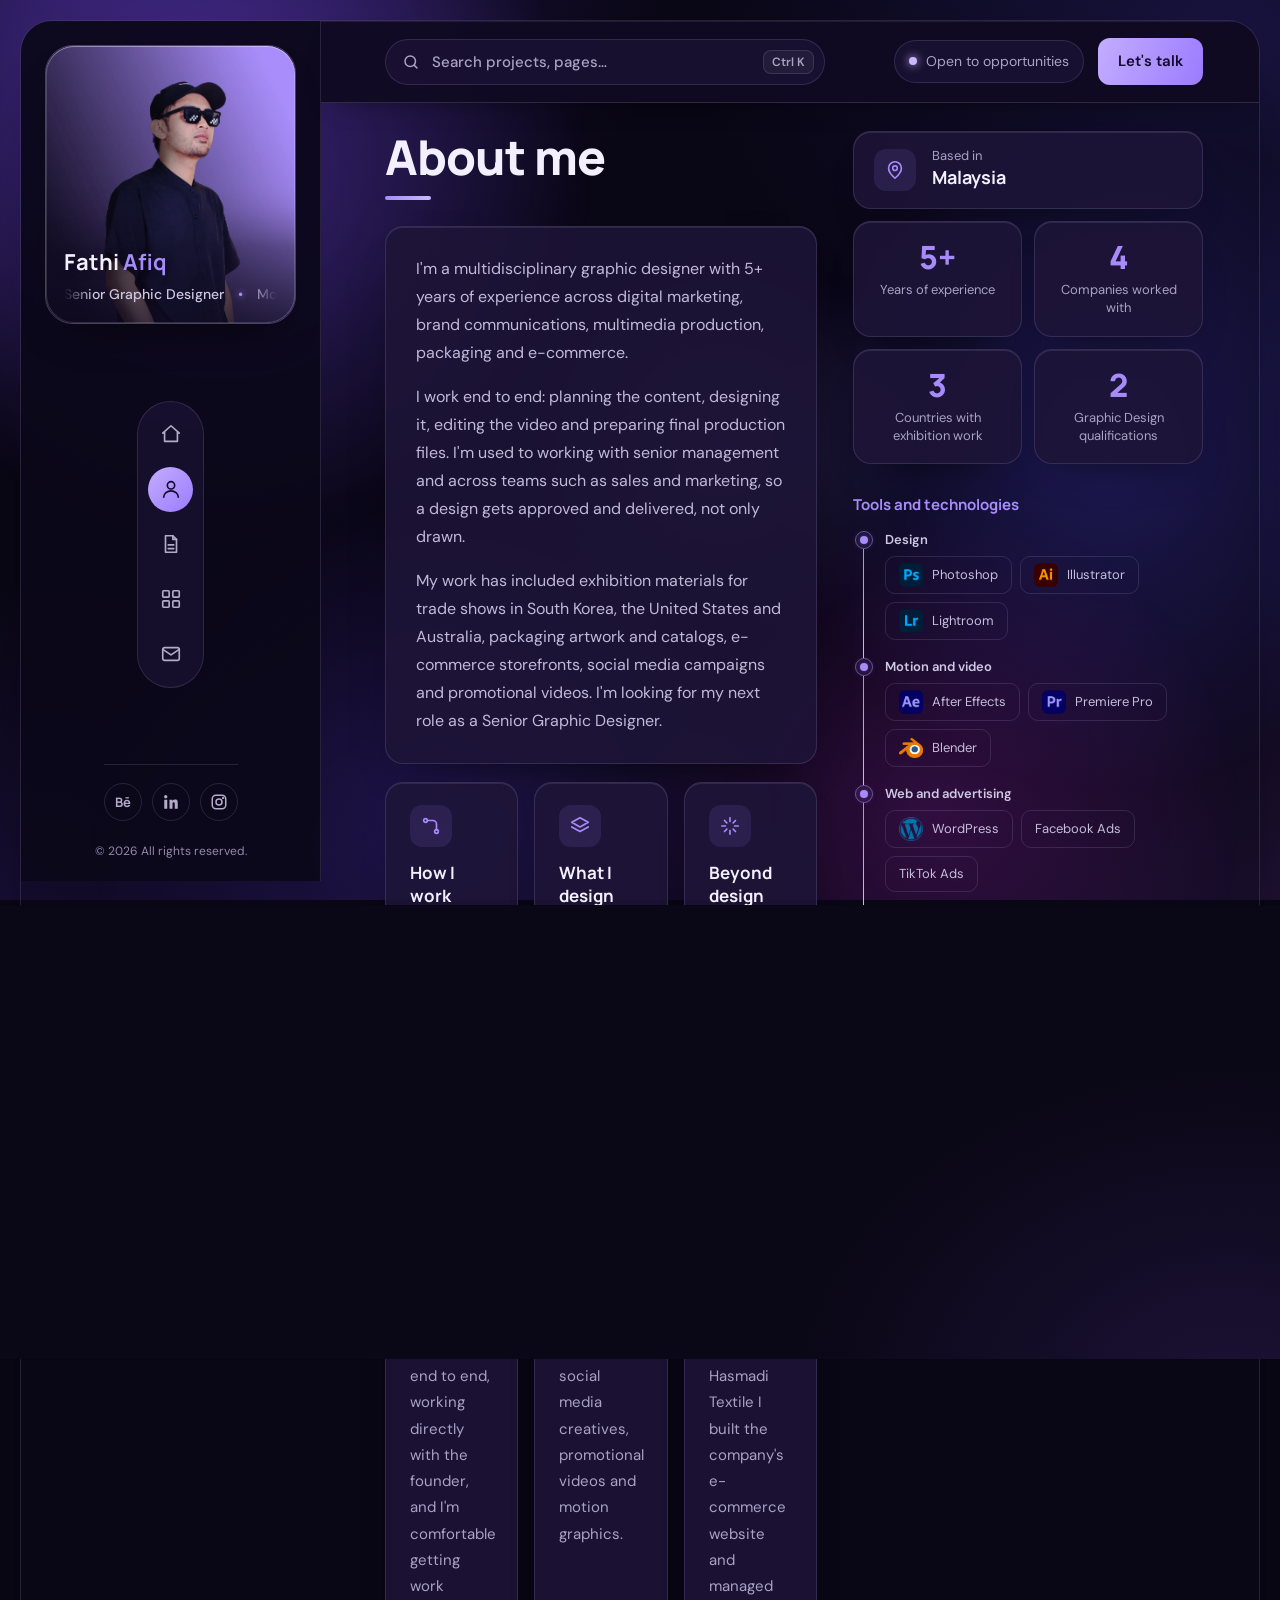
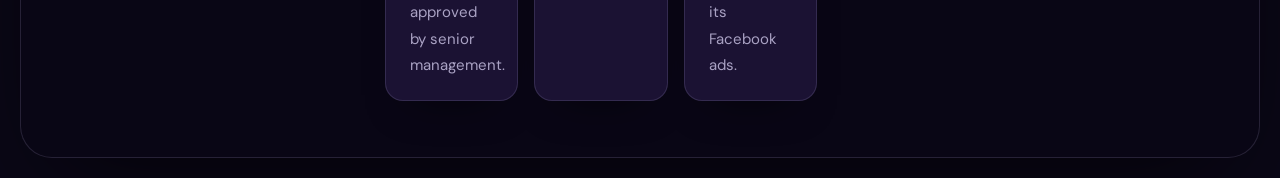
==== about.html @ 1d7dcecd "Add portfolio website and project assets" ====
<!DOCTYPE html>
<html lang="en">
<head>
  <meta charset="UTF-8">
  <meta name="viewport" content="width=device-width, initial-scale=1.0">
  <meta name="description" content="About Fathi Afiq, a multidisciplinary graphic designer with 5+ years of experience in branding, packaging, marketing and motion graphics.">
  <meta name="theme-color" content="#0a0716">
  <title>About | Fathi Afiq</title>

  <link rel="preconnect" href="https://fonts.googleapis.com">
  <link rel="preconnect" href="https://fonts.gstatic.com" crossorigin>
  <link href="https://fonts.googleapis.com/css2?family=DM+Sans:wght@400;500;600&family=Manrope:wght@600;700;800&display=swap" rel="stylesheet">
  <link rel="stylesheet" href="assets/css/style.css">
</head>
<body>
  <div class="app">

    <!-- SIDEBAR: same block as index.html; only aria-current moves -->
    <aside class="sidebar">
      <div class="profile">
        <div class="avatar">
          <span>FA</span>
          <img alt="Fathi Afiq">
        </div>
        <div class="who">
          <h2>Fathi <span class="af">Afiq</span></h2>
          <div class="ticker" aria-label="Senior Graphic Designer, Motion Graphics, Video Editor, Packaging Designer, Marketing and E-commerce Designer">
            <div class="ticker-track" aria-hidden="true">
              <span>Senior Graphic Designer</span>
              <span>Motion Graphics</span>
              <span>Video Editor</span>
              <span>Packaging Designer</span>
              <span>Marketing &amp; E-commerce Designer</span>
            </div>
          </div>
        </div>
      </div>

      <nav class="nav" aria-label="Main">
        <a href="index.html" data-label="Home" aria-label="Home">
          <svg viewBox="0 0 24 24"><path d="M3 11l9-8 9 8M5 10v10h14V10"/></svg>
        </a>
        <a href="about.html" data-label="About" aria-label="About" aria-current="page">
          <svg viewBox="0 0 24 24"><circle cx="12" cy="8" r="4"/><path d="M4 21c0-4 4-7 8-7s8 3 8 7"/></svg>
        </a>
        <a href="resume.html" data-label="Resume" aria-label="Resume">
          <svg viewBox="0 0 24 24"><path d="M6 3h8l4 4v14H6z"/><path d="M14 3v4h4M9 13h6M9 17h6"/></svg>
        </a>
        <a href="portfolio.html" data-label="Portfolio" aria-label="Portfolio">
          <svg viewBox="0 0 24 24"><rect x="3" y="3" width="7" height="7" rx="1"/><rect x="14" y="3" width="7" height="7" rx="1"/><rect x="3" y="14" width="7" height="7" rx="1"/><rect x="14" y="14" width="7" height="7" rx="1"/></svg>
        </a>
        <a href="contact.html" data-label="Contact" aria-label="Contact">
          <svg viewBox="0 0 24 24"><rect x="3" y="5" width="18" height="14" rx="2"/><path d="M3 7l9 6 9-6"/></svg>
        </a>
      </nav>

      <div class="socials">
        <a href="https://www.behance.net/fathiafiq" target="_blank" rel="noopener" aria-label="Behance">Bē</a>
        <a href="https://www.linkedin.com/in/fathi-afiq-fv97/" target="_blank" rel="noopener" aria-label="LinkedIn"><svg class="sc" viewBox="0 0 24 24" fill="currentColor" aria-hidden="true"><rect x="3" y="9" width="4" height="12"/><circle cx="5" cy="5" r="2.2"/><path d="M10 9h3.8v1.7c.8-1.2 2.2-1.9 3.8-1.9C21 8.8 21 11.5 21 14v7h-4v-6c0-1.5 0-2.7-1.6-2.7S14 13.5 14 15v6h-4z"/></svg></a>
        <a href="https://www.instagram.com/fathii_afiiq/" target="_blank" rel="noopener" aria-label="Instagram"><svg class="sc" viewBox="0 0 24 24" fill="none" stroke="currentColor" stroke-width="2" stroke-linecap="round" stroke-linejoin="round" aria-hidden="true"><rect x="3" y="3" width="18" height="18" rx="5"/><circle cx="12" cy="12" r="4"/><circle cx="17.5" cy="6.5" r=".6" fill="currentColor"/></svg></a>
      </div>
    </aside>

    <main class="main main-about">

      <section class="content">
        <h1 class="about-title">About me</h1>

        <div class="box intro">
          <p>I'm a multidisciplinary graphic designer with 5+ years of experience across digital marketing, brand communications, multimedia production, packaging and e-commerce.</p>
          <p>I work end to end: planning the content, designing it, editing the video and preparing final production files. I'm used to working with senior management and across teams such as sales and marketing, so a design gets approved and delivered, not only drawn.</p>
          <p>My work has included exhibition materials for trade shows in South Korea, the United States and Australia, packaging artwork and catalogs, e-commerce storefronts, social media campaigns and promotional videos. I'm looking for my next role as a Senior Graphic Designer.</p>
        </div>

        <div class="trio">
          <article class="box hov draw">
            <span class="ico"><svg viewBox="0 0 24 24"><circle cx="6" cy="6" r="2"/><circle cx="18" cy="18" r="2"/><path d="M8 6h6a4 4 0 0 1 4 4v6"/></svg></span>
            <h2>How I work</h2>
            <p>I take a brief from idea to final file: planning the content, designing it, editing the video and preparing print-ready artwork. At Kitmens I led production end to end, working directly with the founder, and I'm comfortable getting work approved by senior management.</p>
          </article>
          <article class="box hov draw">
            <span class="ico"><svg viewBox="0 0 24 24"><path d="M12 3l9 5-9 5-9-5z"/><path d="M3 13l9 5 9-5"/></svg></span>
            <h2>What I design</h2>
            <p>Brand and marketing visuals, packaging artwork and catalogs, exhibition backdrops and brochures, e-commerce storefronts and product listings, social media creatives, promotional videos and motion graphics.</p>
          </article>
          <article class="box hov draw">
            <span class="ico"><svg viewBox="0 0 24 24"><path d="M12 3v4M12 17v4M3 12h4M17 12h4M6 6l2.5 2.5M15.5 15.5L18 18M18 6l-2.5 2.5M8.5 15.5L6 18"/></svg></span>
            <h2>Beyond design</h2>
            <p>I also build things that save production time. At Kooka Paper I made an Illustrator tool, using AI-assisted coding, that speeds up carton template creation. At Hasmadi Textile I built the company's e-commerce website and managed its Facebook ads.</p>
          </article>
        </div>
      </section>

      <aside class="side" aria-label="At a glance">

        <div class="box loc">
          <span class="ico"><svg viewBox="0 0 24 24"><path d="M12 21s-7-6.2-7-11a7 7 0 0 1 14 0c0 4.8-7 11-7 11z"/><circle cx="12" cy="10" r="2.5"/></svg></span>
          <div><small>Based in</small><strong>Malaysia</strong></div>
        </div>

        <div class="stats">
          <div class="box hov"><b>5+</b><span>Years of experience</span></div>
          <div class="box hov"><b>4</b><span>Companies worked with</span></div>
          <div class="box hov"><b>3</b><span>Countries with exhibition work</span></div>
          <div class="box hov"><b>2</b><span>Graphic Design qualifications</span></div>
        </div>

        <h2 class="side-title">Tools and technologies</h2>
        <div class="tl">
          <div class="tl-group"><h3>Design</h3><div class="chips"><span class="tool"><img class="sw" src="assets/icons/adobe-ps.webp" alt="" width="24" height="24">Photoshop</span><span class="tool"><img class="sw" src="assets/icons/adobe-ai.webp" alt="" width="24" height="24">Illustrator</span><span class="tool"><img class="sw" src="assets/icons/adobe-lr.webp" alt="" width="24" height="24">Lightroom</span></div></div>
          <div class="tl-group"><h3>Motion and video</h3><div class="chips"><span class="tool"><img class="sw" src="assets/icons/adobe-ae.webp" alt="" width="24" height="24">After Effects</span><span class="tool"><img class="sw" src="assets/icons/adobe-pr.webp" alt="" width="24" height="24">Premiere Pro</span><span class="tool"><img class="sw" src="assets/icons/blender.webp" alt="" width="24" height="24">Blender</span></div></div>
          <div class="tl-group"><h3>Web and advertising</h3><div class="chips"><span class="tool"><img class="sw" src="assets/icons/wordpress.webp" alt="" width="24" height="24">WordPress</span><span class="tool">Facebook Ads</span><span class="tool">TikTok Ads</span></div></div>
          <div class="tl-group"><h3>AI workflows</h3><div class="chips"><span class="tool">ChatGPT</span><span class="tool">Claude</span></div></div>
        </div>

        <h2 class="side-title">Languages</h2>
        <div class="langs">
          <div class="box hov lang"><span class="code">MS</span><strong>Malay</strong><small>Native</small><div class="lvl" style="--n:5" aria-hidden="true"></div></div>
          <div class="box hov lang"><span class="code">EN</span><strong>English</strong><small>Professional</small><div class="lvl" style="--n:4" aria-hidden="true"></div></div>
        </div>

      </aside>
    </main>
  </div>

  <script src="assets/js/main.js"></script>
</body>
</html>
---- assets/css/style.css ----
/* FATHI AFIQ — PORTFOLIO (glass, three-column) */

:root {
  --bg: #0a0716;
  --glass: rgba(38, 27, 70, 0.42);
  --border: rgba(214, 200, 255, 0.14);
  --text: #f3effd;
  --muted: #aaa2c4;
  --accent: #a78bfa;      /* main violet */
  --accent-2: #c9b8ff;    /* soft lavender highlight */
  --fh: 'Manrope', sans-serif;
  --fb: 'DM Sans', sans-serif;
}

* { margin: 0; padding: 0; box-sizing: border-box; }

body {
  font: 16px/1.7 var(--fb);
  color: var(--text);
  min-height: 100vh;
  background:
    radial-gradient(900px 640px at 4% -6%, rgba(124, 77, 255, 0.28), transparent 70%),
    radial-gradient(760px 560px at 96% 4%, rgba(79, 70, 229, 0.2), transparent 70%),
    radial-gradient(800px 620px at 100% 108%, rgba(168, 85, 247, 0.16), transparent 70%),
    radial-gradient(700px 560px at 0% 108%, rgba(76, 45, 170, 0.26), transparent 70%),
    var(--bg);
  background-attachment: fixed;
}

a { color: inherit; text-decoration: none; }

a:focus-visible, button:focus-visible {
  outline: 2px solid var(--accent);
  outline-offset: 3px;
}

/* SHELL */

.app {
  display: grid;
  grid-template-columns: 300px minmax(0, 1fr);
  min-height: 100vh;
}

/* SIDEBAR */

.sidebar {
  position: sticky;
  top: 20px;
  height: calc(100vh - 40px);
  padding: clamp(18px, 3vh, 24px) 24px clamp(14px, 2.4vh, 20px);
  display: flex;
  flex-direction: column;
  align-items: center;
  gap: clamp(12px, 2.6vh, 24px);
  background: rgba(12, 8, 26, 0.55);
  border-right: 1px solid var(--border);
  backdrop-filter: blur(24px);
  -webkit-backdrop-filter: blur(24px);
}

.profile { width: 100%; text-align: center; }

.avatar {
  position: relative;
  width: clamp(92px, 18vh, 148px);
  height: clamp(92px, 18vh, 148px);
  margin: 0 auto clamp(8px, 2vh, 18px);
  border-radius: 50%;
  display: grid;
  place-items: center;
  overflow: hidden;
  background: linear-gradient(145deg, #3b2a6e, #1a1138);
  border: 3px solid var(--accent);
  box-shadow: 0 0 40px rgba(124, 92, 240, 0.2);
  font: 800 38px var(--fh);
  color: #d9ccff;
}

.avatar img {
  position: absolute;
  inset: 0;
  width: 100%;
  height: 100%;
  object-fit: cover;
}

.who h2 { font: 700 22px var(--fh); margin-bottom: 4px; }

/* Role ticker: fades at both edges so text never cuts off mid-word */
.ticker {
  overflow: hidden;
  -webkit-mask-image: linear-gradient(90deg, transparent, #000 14%, #000 86%, transparent);
  mask-image: linear-gradient(90deg, transparent, #000 14%, #000 86%, transparent);
}

.ticker-track {
  display: flex;
  width: max-content;
  animation: tick 22s linear infinite;
}

.ticker:hover .ticker-track { animation-play-state: paused; }

.ticker-track span {
  white-space: nowrap;
  font-size: 14px;
  font-weight: 500;
  color: #cfc8e3;
}

.ticker-track span::after {
  content: "•";
  margin: 0 14px;
  color: var(--accent);
  text-shadow: 0 0 6px rgba(167, 139, 250, 0.9);
}

@keyframes tick { to { transform: translateX(-50%); } }

/* Icon nav */

.nav {
  display: flex;
  flex-direction: column;
  gap: clamp(6px, 1.3vh, 10px);
  padding: 10px;
  border: 1px solid var(--border);
  border-radius: 40px;
  background: var(--glass);
}

.nav a {
  position: relative;
  width: clamp(32px, 5vh, 48px);
  height: clamp(32px, 5vh, 48px);
  display: grid;
  place-items: center;
  border-radius: 50%;
  color: #b3abc9;
  transition: background 0.2s, color 0.2s;
}

.nav a:hover { color: #fff; background: rgba(150, 120, 245, 0.16); }

.nav a[aria-current="page"] {
  color: #14092e;
  background: linear-gradient(135deg, #c3adff, #9b7bff);
}

.nav svg {
  width: 22px;
  height: 22px;
  fill: none;
  stroke: currentColor;
  stroke-width: 1.8;
  stroke-linecap: round;
  stroke-linejoin: round;
}

.nav a::after {
  content: attr(data-label);
  position: absolute;
  left: calc(100% + 14px);
  padding: 5px 11px;
  border-radius: 8px;
  background: #1d1438;
  border: 1px solid var(--border);
  color: var(--text);
  font-size: 13px;
  opacity: 0;
  pointer-events: none;
  transition: opacity 0.2s;
}

.nav a:hover::after, .nav a:focus-visible::after { opacity: 1; }

.socials {
  margin-top: auto;
  display: flex;
  gap: 10px;
  padding-top: 18px;
  border-top: 1px solid var(--border);
}

.socials a {
  width: 38px;
  height: 38px;
  display: grid;
  place-items: center;
  border: 1px solid var(--border);
  border-radius: 50%;
  font: 700 13px var(--fh);
  color: #b3abc9;
  transition: color 0.2s, border-color 0.2s;
}

.socials a:hover { color: var(--accent); border-color: var(--accent); }

/* MAIN: content + preview */

.main {
  display: grid;
  grid-template-columns: minmax(0, 1fr) minmax(0, 0.9fr);
  gap: 48px;
  align-items: center;
  padding: 56px 56px 56px 64px;
  max-width: 1400px;
}

.content h1 {
  font: 800 clamp(44px, 5.4vw, 72px)/1.05 var(--fh);
  letter-spacing: -2px;
}

.role {
  font: 700 clamp(18px, 1.8vw, 22px) var(--fh);
  color: var(--accent-2);
  margin: 10px 0 34px;
}

.content p:not(.role) {
  color: var(--muted);
  max-width: 56ch;
  margin-bottom: 18px;
}

.actions { display: flex; flex-wrap: wrap; gap: 12px; margin-top: 30px; }

.btn {
  padding: 13px 22px;
  border-radius: 12px;
  border: 1px solid var(--border);
  font-weight: 600;
  font-size: 15px;
  transition: transform 0.2s, border-color 0.2s;
}

.btn:hover { transform: translateY(-2px); border-color: var(--accent); }

.btn-primary {
  color: #14092e;
  border: 0;
  background: linear-gradient(110deg, #c3adff, #9b7bff);
}

/* Preview panel */

.preview {
  padding: 18px;
  border: 1px solid var(--border);
  border-radius: 22px;
  background: var(--glass);
  box-shadow: 0 16px 50px rgba(0, 0, 0, 0.25);
}

.pv-head {
  display: flex;
  align-items: center;
  gap: 10px;
  font: 700 14px var(--fh);
  margin-bottom: 14px;
}

.pv-head i {
  width: 9px;
  height: 9px;
  border-radius: 50%;
  background: var(--accent-2);
  box-shadow: 0 0 12px var(--accent-2);
}


.dots { display: flex; justify-content: center; gap: 8px; margin: 14px 0 4px; }

.dots button {
  width: 8px;
  height: 8px;
  border: 0;
  border-radius: 50%;
  background: #5d5286;
  cursor: pointer;
  transition: width 0.25s, background 0.25s;
}

.dots button.on { width: 24px; border-radius: 8px; background: var(--accent); }

.chips { display: flex; flex-wrap: wrap; gap: 8px; margin-top: 14px; }

.chips span {
  padding: 6px 13px;
  border: 1px solid var(--border);
  border-radius: 10px;
  font-size: 13px;
  color: #c5bddc;
}

/* RESPONSIVE */

@media (max-width: 1100px) {
  .main { grid-template-columns: 1fr; padding: 48px 36px; }
}

@media (max-width: 820px) {
  .app { display: block; }

  .sidebar {
    position: static;
    height: auto;
    padding: 18px 20px;
    border-right: 0;
    border-bottom: 1px solid var(--border);
  }

  .profile { display: flex; align-items: center; gap: 16px; text-align: left; }
  .avatar { width: 72px; height: 72px; margin: 0; font-size: 22px; border-width: 2px; flex-shrink: 0; }
  .who { min-width: 0; flex: 1; }
  .who h2 { font-size: 18px; }
  .socials { display: none; }

  .nav {
    position: fixed;
    bottom: 14px;
    left: 50%;
    transform: translateX(-50%);
    flex-direction: row;
    gap: 4px;
    padding: 6px;
    z-index: 50;
    background: rgba(22, 15, 42, 0.88);
    backdrop-filter: blur(20px);
    -webkit-backdrop-filter: blur(20px);
  }

  .nav a { width: 46px; height: 46px; }
  .nav a::after { display: none; }

  .main { padding: 32px 20px 110px; gap: 36px; }
  .content h1 { letter-spacing: -1px; }
}

@media (prefers-reduced-motion: reduce) {
  .ticker-track { animation: none; }
  * { transition-duration: 0.01ms !important; }
}

/* PORTFOLIO PAGE */

.main-wide { grid-template-columns: 1fr; align-items: start; max-width: 1200px; }
.main-wide .content h1 { font-size: clamp(34px, 4vw, 48px); letter-spacing: -1px; margin-bottom: 10px; }

.filters { display: flex; flex-wrap: wrap; gap: 8px; margin: 28px 0 14px; }

.filters button {
  padding: 8px 16px;
  border: 1px solid var(--border);
  border-radius: 999px;
  background: transparent;
  color: #c5bddc;
  font: 500 14px var(--fb);
  cursor: pointer;
  transition: border-color 0.2s, color 0.2s;
}

.filters button:hover { border-color: var(--accent); color: #fff; }

.filters button[aria-pressed="true"] {
  color: #14092e;
  border-color: transparent;
  background: linear-gradient(110deg, #c3adff, #9b7bff);
}

.content p.count { font-size: 14px; margin-bottom: 20px; }

.grid { display: grid; grid-template-columns: repeat(auto-fill, minmax(260px, 1fr)); gap: 18px; }

.work {
  padding: 0;
  text-align: left;
  color: inherit;
  font: inherit;
  cursor: pointer;
  overflow: hidden;
  border: 1px solid var(--border);
  border-radius: 16px;
  background: var(--glass);
  transition: border-color 0.2s;
}

.work[hidden] { display: none; }

.thumb {
  display: block;
  position: relative;
  aspect-ratio: 4 / 3;
  background: linear-gradient(135deg, var(--a), var(--b));
}

.thumb img { position: absolute; inset: 0; width: 100%; height: 100%; object-fit: cover; }

.work-info { display: block; padding: 14px 16px 16px; }
.work-info strong { display: block; font: 700 15px var(--fh); }
.work-info small { color: var(--muted); font-size: 13px; }

/* Viewer */

dialog {
  margin: auto;
  width: min(920px, 92vw);
  max-height: 90vh;
  padding: 0;
  overflow: auto;
  color: var(--text);
  background: #130d26;
  border: 1px solid var(--border);
  border-radius: 20px;
}

dialog::backdrop { background: rgba(6, 3, 14, 0.82); backdrop-filter: blur(6px); }

.v-close {
  position: absolute;
  top: 12px;
  right: 14px;
  z-index: 2;
  width: 38px;
  height: 38px;
  border: 1px solid var(--border);
  border-radius: 50%;
  background: rgba(10, 7, 22, 0.7);
  color: var(--text);
  font-size: 22px;
  line-height: 1;
  cursor: pointer;
}

.v-desc { color: var(--muted); max-width: 64ch; }

/* RESUME PAGE */

.main-top { align-items: start; }
.main-top .content h1 { font-size: clamp(34px, 4vw, 48px); letter-spacing: -1px; margin-bottom: 10px; }

.rs-title { font: 700 22px var(--fh); margin: 40px 0 22px; }

.job {
  position: relative;
  padding: 0 0 30px 26px;
  border-left: 1px solid var(--border);
}

.job:last-of-type { padding-bottom: 0; }

.job::before {
  content: "";
  position: absolute;
  left: -6px;
  top: 6px;
  width: 11px;
  height: 11px;
  border-radius: 50%;
  background: var(--bg);
  border: 2px solid var(--accent);
}

.job h3 { font: 700 18px var(--fh); }
.job .meta { color: var(--accent-2); font-size: 14px; margin: 2px 0 12px; }

.content .job ul { margin: 0; padding-left: 18px; color: var(--muted); }
.content .job li { margin-bottom: 7px; max-width: 62ch; }

.rs-panel .pv-head { margin-top: 26px; }
.rs-panel .pv-head:first-child { margin-top: 0; }
.rs-panel .chips { margin-top: 0; }

.plain { list-style: none; display: grid; gap: 12px; }
.plain strong { display: block; font: 700 15px var(--fh); }
.plain span { color: var(--muted); font-size: 14px; }

/* ABOUT + CONTACT */

button.btn { background: transparent; color: var(--text); font-family: var(--fb); cursor: pointer; }

.content p.email { font: 700 clamp(20px, 2.4vw, 28px) var(--fh); color: var(--text); margin: 26px 0 0; }
.content p.copy-note { font-size: 14px; color: var(--accent-2); min-height: 1.7em; margin: 14px 0 0; }

.plain a { color: #d2c4ff; font-size: 14px; }
.plain a:hover { text-decoration: underline; }

/* LANGUAGE LEVEL (5 segments: 5 = native, 4 = professional) */

.lvl {
  height: 5px;
  margin-top: 8px;
  border-radius: 3px;
  background: linear-gradient(90deg, var(--accent), var(--accent-2)) 0 0 / calc(var(--n) * 20%) 100% no-repeat, #2f2650;
  -webkit-mask-image: repeating-linear-gradient(90deg, #000 0, #000 calc(20% - 4px), transparent calc(20% - 4px), transparent 20%);
  mask-image: repeating-linear-gradient(90deg, #000 0, #000 calc(20% - 4px), transparent calc(20% - 4px), transparent 20%);
}

/* ROUND 2: avatar glow, social icons, bare preview, software logos */

.avatar img:not([src]) { display: none; }

.socials a svg { width: 18px; height: 18px; }

/* Home: slider stands alone, no card around it */
.preview-bare { padding: 0; border: 0; background: none; box-shadow: none; }


/* Software logos (real files in assets/icons) + hover */
.chips span { display: inline-flex; align-items: center; gap: 9px; }

.sw { width: 24px; height: 24px; flex-shrink: 0; object-fit: contain; border-radius: 6px; }

.tool {
  transition: border-color 0.3s, color 0.3s, box-shadow 0.3s, transform 0.3s;
}

.tool:hover {
  color: var(--accent);
  border-color: var(--accent);
  transform: translateY(-2px);
  box-shadow: 0 14px 26px -10px rgba(0, 0, 0, 0.85), 0 8px 24px -8px rgba(124, 92, 240, 0.45);
}


@media (prefers-reduced-motion: reduce) {
  .avatar { animation: none; }
  .tool:hover { transform: none; }
}

/* ABOUT PAGE (infographic) */

.main-about { grid-template-columns: minmax(0, 1fr) 350px; align-items: start; max-width: 1300px; gap: 36px; }

.about-title { position: relative; padding-bottom: 16px; margin-bottom: 26px !important; }
.about-title::after {
  content: "";
  position: absolute;
  left: 0;
  bottom: 0;
  width: 46px;
  height: 4px;
  border-radius: 3px;
  background: linear-gradient(90deg, var(--accent), var(--accent-2));
}

.box {
  padding: 22px 24px;
  border: 1px solid var(--border);
  border-radius: 18px;
  background: var(--glass);
  transition: border-color 0.3s, box-shadow 0.3s, transform 0.3s;
}

.box.hov:hover {
  border-color: var(--accent);
  transform: translateY(-3px);
  box-shadow: 0 18px 34px -14px rgba(0, 0, 0, 0.85), 0 10px 30px -10px rgba(124, 92, 240, 0.35);
}

.content .box p { max-width: none; margin: 0; font-size: 15px; line-height: 1.75; }
.content .intro { padding: 28px 30px; }
.content .intro p { font-size: 16px; color: #c1b9d8; }
.content .intro p + p { margin-top: 16px; }

.trio { display: grid; grid-template-columns: repeat(3, minmax(0, 1fr)); gap: 16px; margin-top: 18px; }
.trio h2 { font: 700 17px var(--fh); margin: 14px 0 10px; }

.ico {
  width: 42px;
  height: 42px;
  display: inline-grid;
  place-items: center;
  flex-shrink: 0;
  border-radius: 12px;
  color: var(--accent);
  background: rgba(150, 120, 240, 0.12);
}

.ico svg {
  width: 22px;
  height: 22px;
  fill: none;
  stroke: currentColor;
  stroke-width: 1.8;
  stroke-linecap: round;
  stroke-linejoin: round;
}

.loc { display: flex; align-items: center; gap: 16px; padding: 16px 20px; }
.loc small { display: block; font-size: 13px; color: var(--muted); line-height: 1.3; }
.loc strong { font: 700 18px var(--fh); }

.stats { display: grid; grid-template-columns: 1fr 1fr; gap: 12px; margin-top: 12px; }
.stats .box { padding: 18px 12px; text-align: center; }
.stats b { display: block; font: 800 32px/1.1 var(--fh); color: var(--accent); }
.stats span { display: block; margin-top: 6px; font-size: 13px; color: var(--muted); line-height: 1.4; }

.side-title { font: 700 15px var(--fh); color: var(--accent); margin: 30px 0 16px; }

.tl { margin-left: 10px; }
.tl-group {
  position: relative;
  padding: 0 0 18px 22px;
  --f: 1;
  background:
    linear-gradient(var(--accent), var(--accent-2)) 0 18px / 1px calc((100% - 18px) * var(--f)) no-repeat,
    linear-gradient(rgba(214, 200, 255, 0.2), rgba(214, 200, 255, 0.2)) 0 18px / 1px calc(100% - 18px) no-repeat;
}
.tl-group:last-child { padding-bottom: 0; }

/* Bullet = outer ring (hides the line behind it, so the line seems to flow into it) + inner dot */
.tl-group::before {
  content: "";
  position: absolute;
  z-index: 1;
  left: -8.5px;
  top: 0;
  width: 18px;
  height: 18px;
  box-sizing: border-box;
  border: 1.5px solid rgba(167, 139, 250, 0.55);
  border-radius: 50%;
  background: transparent;
  transition: opacity 0.5s ease, transform 0.5s ease;
}

.tl-group::after {
  content: "";
  position: absolute;
  z-index: 2;
  left: -3.5px;
  top: 5px;
  width: 8px;
  height: 8px;
  border-radius: 50%;
  background: var(--accent);
  box-shadow: 0 0 8px rgba(167, 139, 250, 0.6);
  transition: opacity 0.5s ease, transform 0.5s ease;
}

.tl-group h3 { font: 600 13px var(--fb); color: #cfc8e3; }
.tl .chips { margin-top: 8px; gap: 8px; }

.langs { display: grid; grid-template-columns: 1fr 1fr; gap: 12px; }
.lang { padding: 16px; }
.lang .code { display: block; font: 700 12px var(--fh); color: var(--accent); letter-spacing: 1px; margin-bottom: 8px; }
.lang strong { display: block; font: 700 15px var(--fh); }
.lang small { font-size: 13px; color: var(--muted); }

@media (max-width: 1100px) {
  .main-about { grid-template-columns: 1fr; }
  .stats { grid-template-columns: repeat(4, 1fr); }
}

@media (max-width: 760px) {
  .trio { grid-template-columns: 1fr; }
  .stats { grid-template-columns: 1fr 1fr; }
}

@media (prefers-reduced-motion: reduce) { .box.hov:hover { transform: none; } }

.main-about .content h1 { font-size: clamp(34px, 4vw, 48px); letter-spacing: -1px; line-height: 1.1; }

/* SCROLL TIMELINE (line + dots draw in while scrolling) */

.tl { position: relative; }


.tl.live .tl-group::before, .tl.live .tl-group::after { opacity: 0.2; transform: scale(0.4); }
.tl.live .tl-group.on::before, .tl.live .tl-group.on::after { opacity: 1; transform: scale(1); }

.tl.live .tl-group > * { opacity: 0; transform: translateY(12px); transition: opacity 0.6s ease, transform 0.6s ease; }
.tl.live .tl-group.on > * { opacity: 1; transform: none; }

/* CARD TOP-LINE HOVER (draws in from the left, retracts on leave) */

.box.draw { position: relative; overflow: hidden; }

.box.draw::before {
  content: "";
  position: absolute;
  top: 0;
  left: 0;
  width: 100%;
  height: 3px;
  background: linear-gradient(90deg, var(--accent), var(--accent-2));
  transform: scaleX(0);
  transform-origin: left;
  transition: transform 0.5s cubic-bezier(0.65, 0, 0.35, 1);
}

.box.draw:hover::before { transform: scaleX(1); }

/* RESUME PAGE */

.main-resume { grid-template-columns: 1fr; align-items: start; max-width: 1300px; gap: 0; }
.main-resume h1 { font: 800 clamp(34px, 4vw, 48px)/1.1 var(--fh); letter-spacing: -1px; }

.page-head { display: flex; justify-content: space-between; align-items: flex-start; flex-wrap: wrap; gap: 16px; margin-bottom: 36px; }
.page-head .about-title { margin-bottom: 0 !important; }

.rs-top { display: grid; grid-template-columns: minmax(0, 1.45fr) minmax(0, 1fr); gap: 56px; }

.sec-head { display: flex; align-items: center; gap: 14px; margin-bottom: 28px; }
.sec-head h2 { font: 700 21px var(--fh); }

.tl.big .tl-group { padding-bottom: 32px; }
.tl.big .tl-group:last-child { padding-bottom: 0; }
.tl.big .tl-group::before { top: 0; }
.tl.big .tl-group::after { top: 5px; }
.tl.big .date { font: 600 13px var(--fb); color: var(--accent-2); margin-bottom: 4px; }
.tl.big h3 { font: 700 19px/1.3 var(--fh); color: var(--text); }
.tl.big .meta { color: var(--muted); font-size: 14px; margin: 2px 0 0; }

.tl.big ul, .bul { list-style: none; display: grid; gap: 8px; margin: 12px 0 0; }
.tl.big li, .bul li { position: relative; padding-left: 18px; color: var(--muted); font-size: 15px; line-height: 1.65; max-width: 64ch; }
.tl.big li::before, .bul li::before { content: ""; position: absolute; left: 0; top: 0.7em; width: 6px; height: 6px; border-radius: 2px; background: var(--accent); }

.sec-title { position: relative; font: 800 28px var(--fh); letter-spacing: -0.5px; padding-bottom: 14px; margin: 64px 0 24px; }
.sec-title::after { content: ""; position: absolute; left: 0; bottom: 0; width: 40px; height: 4px; border-radius: 3px; background: linear-gradient(90deg, var(--accent), var(--accent-2)); }
.sec-note { margin: -8px 0 20px; color: var(--muted); font-size: 14px; }

.skills { display: grid; grid-template-columns: minmax(0, 1fr); gap: 16px; }
.skills h3 { font: 700 17px var(--fh); margin-bottom: 18px; }
.skills .chips { margin-top: 0; gap: 8px; }
.skills .bul li { font-size: 14px; line-height: 1.5; }

.lrow { display: flex; justify-content: space-between; align-items: baseline; margin-top: 16px; font-size: 14px; }
.lrow em { font-style: normal; color: var(--accent-2); font-weight: 600; font-size: 13px; }
.skills .lvl { margin-top: 8px; }

.certs { display: grid; grid-template-columns: repeat(auto-fill, minmax(250px, 1fr)); gap: 14px; }
.cert { padding: 18px 20px; }
.cert strong { display: block; font: 700 15px/1.35 var(--fh); }
.cert span { color: var(--muted); font-size: 14px; }

@media (max-width: 1100px) {
  .rs-top { grid-template-columns: 1fr; gap: 48px; }
  .skills { grid-template-columns: 1fr 1fr; }
}

@media (max-width: 760px) { .skills { grid-template-columns: 1fr; } }

@media (prefers-reduced-motion: reduce) {
  .box.draw::before, .tl-group::before, .tl-group::after { transition: none; }
  .tl.live .tl-group > * { transition: none; }
}


/* RESUME HEADER BLOCK */

.who-block { padding-bottom: 30px; margin-bottom: 44px; border-bottom: 1px solid var(--border); }
.rs-name { font: 800 clamp(26px, 3vw, 34px)/1.2 var(--fh); letter-spacing: -0.5px; }
.rs-name span { color: var(--accent); }
.rs-role { color: #c1b9d8; font-size: 17px; margin: 4px 0 16px; }

.rs-contact { list-style: none; display: flex; flex-wrap: wrap; gap: 12px 28px; color: var(--muted); font-size: 15px; }
.rs-contact li { display: flex; align-items: center; gap: 9px; }
.rs-contact li[hidden] { display: none; }
.rs-contact a:hover { color: var(--accent); }

.rs-contact svg { width: 17px; height: 17px; flex-shrink: 0; fill: none; stroke: var(--accent); stroke-width: 1.8; stroke-linecap: round; stroke-linejoin: round; }


/* NAME: first name white, surname blue, everywhere */
.af { color: var(--accent); }

/* Profile photo: not hoverable/draggable, so browser image tools don't attach to it */
.avatar img { pointer-events: none; user-select: none; -webkit-user-drag: none; }

/* RESUME: skills in the right column + intro animations (play once when scrolled into view) */
.sec-gap { margin-top: 52px; }

@keyframes pop {
  from { opacity: 0; transform: translateY(10px) scale(0.5); }
  to   { opacity: 1; transform: none; }
}

@keyframes stair {
  from { opacity: 0; transform: translateX(calc(-16px - var(--i, 0) * 5px)); }
  to   { opacity: 1; transform: none; }
}

@keyframes grow {
  from { background-size: 0% 100%; }
  to   { background-size: calc(var(--n) * 20%) 100%; }
}

.intro-ready .tool, .intro-ready .bul li { opacity: 0; }
.intro-ready .lvl { background-size: 0% 100%; }

.intro-play .tool { animation: pop 0.55s cubic-bezier(0.34, 1.56, 0.64, 1) backwards; animation-delay: calc(var(--i) * 90ms + 150ms); }
.intro-play .bul li { animation: stair 0.6s ease-out backwards; animation-delay: calc(var(--i) * 85ms + 100ms); }
.intro-play .lvl { animation: grow calc(var(--n) * 220ms) steps(var(--n), jump-start) backwards; animation-delay: calc(var(--i) * 1000ms + 250ms); }


/* STANDARD PAGE TITLE + SEPARATOR (Portfolio, Contact; Resume has its own) */
h1.about-title { font: 800 clamp(34px, 4vw, 48px)/1.1 var(--fh); letter-spacing: -1px; }
.lead { padding-bottom: 26px; margin-bottom: 30px; border-bottom: 1px solid var(--border); }
.content .lead p { margin: 0; }
.content .lead + p.email { margin-top: 0; }

/* PORTFOLIO: glass category pills */
.filters button {
  background: var(--glass);
  -webkit-backdrop-filter: blur(14px);
  backdrop-filter: blur(14px);
  transition: border-color 0.3s, color 0.3s, transform 0.3s, box-shadow 0.3s;
}

.filters button:hover {
  color: var(--accent);
  border-color: var(--accent);
  transform: translateY(-2px);
  box-shadow: 0 12px 24px -10px rgba(0, 0, 0, 0.8), 0 6px 20px -8px rgba(124, 92, 240, 0.4);
}

.filters button[aria-pressed="true"]:hover { color: #14092e; }

.work-info strong { transition: color 0.3s; }
.thumb { overflow: hidden; }

/* Viewer extras */
.v-meta { color: var(--accent-2); font-size: 14px; margin-bottom: 10px; }
.v-meta[hidden] { display: none; }

@media (prefers-reduced-motion: reduce) {
  .filters button:hover { transform: none; }
}

/* Viewer: images show at their own proportions (tall posters stay tall) */


/* VIEWER v2: one artwork at a time, always fully visible */
dialog { width: min(1240px, 95vw); height: min(88vh, 840px); max-height: none; overflow: hidden; border-radius: 22px; }
dialog[open] { display: grid; grid-template-columns: minmax(0, 1fr) 340px; grid-template-rows: minmax(0, 1fr); }
dialog[open]::backdrop { animation: fadeIn 0.35s ease; }
dialog.pop[open] { animation: dlgIn 0.38s cubic-bezier(0.2, 0.8, 0.2, 1); }
.v-close { z-index: 5; }

.v-stage { position: relative; min-width: 0; min-height: 0; display: grid; grid-template-columns: minmax(0, 1fr); grid-template-rows: minmax(0, 1fr); padding: 22px; background: #0d0920; }
.v-slide { width: 100%; height: 100%; min-height: 0; display: grid; grid-template-columns: minmax(0, 1fr); grid-template-rows: minmax(0, 1fr); place-items: center; }
.v-slide img { max-width: 100%; max-height: 100%; width: auto; height: auto; object-fit: contain; border-radius: 10px; }
.v-slide iframe { width: 100%; height: 100%; border: 0; border-radius: 10px; }
.v-slide .fade-in { animation: slideIn 0.4s ease; }
.v-ph { width: min(100%, 560px); aspect-ratio: 4 / 3; border-radius: 12px; background: linear-gradient(135deg, var(--a, #3a2a78), var(--b, #1a1236)); }
.v-missing { color: var(--muted); font-size: 14px; }

.v-nav {
  position: absolute;
  z-index: 2;
  top: 50%;
  translate: 0 -50%;
  width: 44px;
  height: 44px;
  display: grid;
  place-items: center;
  border: 1px solid var(--border);
  border-radius: 50%;
  background: rgba(18, 12, 36, 0.72);
  -webkit-backdrop-filter: blur(10px);
  backdrop-filter: blur(10px);
  color: var(--text);
  cursor: pointer;
  transition: border-color 0.3s, color 0.3s;
}

.v-nav:hover { border-color: var(--accent); color: var(--accent); }
.v-prev { left: 16px; }
.v-next { right: 16px; }
.v-nav svg { width: 20px; height: 20px; fill: none; stroke: currentColor; stroke-width: 2; stroke-linecap: round; stroke-linejoin: round; }
.v-nav[hidden], .v-count[hidden], .v-thumbs[hidden] { display: none; }

.v-count { position: absolute; z-index: 2; left: 18px; bottom: 16px; padding: 4px 12px; border-radius: 999px; background: rgba(18, 12, 36, 0.72); font-size: 13px; color: var(--muted); }

.v-info { display: flex; flex-direction: column; min-height: 0; overflow-y: auto; padding: 60px 26px 24px; border-left: 1px solid var(--border); scrollbar-width: thin; scrollbar-color: #40336b transparent; }
.v-info h2 { font: 700 22px/1.25 var(--fh); margin-bottom: 8px; }

.v-thumbs { display: flex; flex-wrap: wrap; gap: 8px; margin-top: auto; padding-top: 22px; }
.v-thumbs button { width: 60px; height: 60px; padding: 0; overflow: hidden; border: 1px solid var(--border); border-radius: 10px; background: #0d0920; cursor: pointer; opacity: 0.6; transition: opacity 0.3s, border-color 0.3s; }
.v-thumbs button img { width: 100%; height: 100%; object-fit: cover; display: block; }
.v-thumbs button:hover { opacity: 1; }
.v-thumbs button[aria-current="true"] { opacity: 1; border-color: var(--accent); }

/* card-to-viewer morph (browsers with View Transitions) */
::view-transition-group(project) { animation-duration: 0.5s; animation-timing-function: cubic-bezier(0.4, 0, 0.2, 1); }
::view-transition-old(project), ::view-transition-new(project) { width: 100%; height: 100%; object-fit: cover; }

@keyframes fadeIn { from { opacity: 0; } }
@keyframes dlgIn { from { opacity: 0; transform: translateY(14px) scale(0.97); } }
@keyframes slideIn { from { opacity: 0; transform: scale(0.985); } }

@media (max-width: 820px) {
  dialog { width: 94vw; height: 90vh; }
  dialog[open] { grid-template-columns: minmax(0, 1fr); grid-template-rows: minmax(0, 62%) minmax(0, 1fr); }
  .v-stage { padding: 14px; }
  .v-info { border-left: 0; border-top: 1px solid var(--border); padding: 18px 20px 20px; }
  .v-nav { width: 38px; height: 38px; }
}

@media (prefers-reduced-motion: reduce) {
  dialog.pop[open], dialog[open]::backdrop, .v-slide .fade-in { animation: none; }
}




/* CASE STUDIES */
.sub-title { font: 700 22px var(--fh); margin: 0 0 16px; }
.case-grid { display: grid; grid-template-columns: repeat(3, minmax(0, 1fr)); gap: 16px; margin-bottom: 48px; }
.case-card { display: flex; flex-direction: column; gap: 10px; color: inherit; }
.case-card small { color: var(--accent-2); font-size: 13px; font-weight: 600; }
.case-card h3 { font: 700 18px/1.3 var(--fh); transition: color 0.3s; }
.case-card:hover h3 { color: var(--accent); }
.case-card .tag { align-self: flex-start; margin-top: 6px; padding: 5px 12px; border: 1px solid var(--border); border-radius: 999px; font-size: 13px; color: #c5bddc; }
.case-card .go { margin-top: auto; padding-top: 10px; display: flex; align-items: center; gap: 6px; font-weight: 600; font-size: 14px; color: var(--accent); }
.case-card .go svg { width: 16px; height: 16px; fill: none; stroke: currentColor; stroke-width: 2; stroke-linecap: round; stroke-linejoin: round; transition: transform 0.3s; }
.case-card:hover .go svg { transform: translateX(4px); }

.back { display: inline-flex; align-items: center; gap: 8px; margin-bottom: 22px; font-size: 14px; color: var(--muted); transition: color 0.3s; }
.back:hover { color: var(--accent); }
.back svg { width: 16px; height: 16px; fill: none; stroke: currentColor; stroke-width: 2; stroke-linecap: round; stroke-linejoin: round; }

.cs h2 { font: 700 22px var(--fh); margin: 42px 0 14px; }
.content.cs p { max-width: 68ch; }
.cs .bul { margin: 14px 0 0; }
.cs .chips { margin: 14px 0 20px; }
.cs .note { padding: 18px 22px; margin-top: 36px; border: 1px solid var(--border); border-left: 3px solid var(--accent-2); border-radius: 14px; background: var(--glass); font-size: 15px; }

.steps { display: grid; grid-template-columns: repeat(3, minmax(0, 1fr)); gap: 14px; margin: 22px 0 6px; }
.content .step p { margin: 0; font-size: 15px; color: var(--text); }
.step b { display: grid; place-items: center; width: 30px; height: 30px; margin-bottom: 12px; border: 1.5px solid rgba(167, 139, 250, 0.55); border-radius: 50%; color: var(--accent); font: 700 14px var(--fh); }

.stats.three { grid-template-columns: repeat(3, minmax(0, 1fr)); margin: 18px 0 6px; }
.stats.three b { font-size: 28px; }

.case-fig { margin: 26px 0; }
.case-fig img { width: 100%; height: auto; border: 1px solid var(--border); border-radius: 14px; display: block; }
.case-fig figcaption { margin-top: 8px; font-size: 13px; color: var(--muted); }

.mini { display: block; padding: 16px 18px; margin-bottom: 12px; color: inherit; }
.mini strong { display: block; font: 700 15px/1.35 var(--fh); }
.mini span { color: var(--muted); font-size: 13px; }

@media (max-width: 1100px) { .case-grid { grid-template-columns: 1fr 1fr; } }
@media (max-width: 760px) { .case-grid, .steps, .stats.three { grid-template-columns: 1fr; } }


/* LINKS INTO CASE STUDIES */
.inline-link { color: var(--accent); border-bottom: 1px solid rgba(167, 139, 250, 0.4); transition: border-color 0.3s; }
.inline-link:hover { border-bottom-color: var(--accent); }
.cs-link { margin-left: 4px; color: var(--accent); font-weight: 600; font-size: 14px; white-space: nowrap; border-bottom: 1px solid transparent; transition: border-color 0.3s; }
.cs-link:hover { border-bottom-color: var(--accent); }

/* PHONE FIX: a blurred sidebar traps the fixed nav inside the header; drop the blur on small screens */
@media (max-width: 820px) {
  .sidebar { -webkit-backdrop-filter: none; backdrop-filter: none; background: rgba(12, 8, 26, 0.92); }
}


/* ============================================================
   DESIGNER TOUCHES  (each block is independent: delete a block to remove that element)
   ============================================================ */

/* 1. Film grain: a very faint print-like texture over everything */
body::after {
  content: "";
  position: fixed;
  inset: 0;
  z-index: 2;
  pointer-events: none;
  opacity: 0.05;
  background-image: url("data:image/svg+xml,%3Csvg xmlns='http://www.w3.org/2000/svg' width='180' height='180'%3E%3Cfilter id='n'%3E%3CfeTurbulence type='fractalNoise' baseFrequency='.85' numOctaves='2' stitchTiles='stitch'/%3E%3CfeColorMatrix values='0 0 0 0 1  0 0 0 0 1  0 0 0 0 1  0 0 0 .6 0'/%3E%3C/filter%3E%3Crect width='100%25' height='100%25' filter='url%28%23n%29'/%3E%3C/svg%3E");
}

/* 2. Loading screen */
html:not(.ready)::before {                      /* hides the page until the script runs; self-removes after 3.5s if JS fails */
  content: "";
  position: fixed;
  inset: 0;
  z-index: 9998;
  background: #0a0716;
  pointer-events: none;
  animation: coverOff 0.4s ease 3.5s forwards;
}
@keyframes coverOff { to { opacity: 0; } }
html.is-loading { overflow: hidden; }

.loader { position: fixed; inset: 0; z-index: 9999; color: var(--text); }
.loader .lp { position: absolute; left: 0; width: 100%; height: 50.5%; background: #0a0716; transition: transform 0.75s cubic-bezier(0.7, 0, 0.2, 1) 0.25s; }
.loader .lp.top { top: 0; background: radial-gradient(700px 520px at 6% -10%, rgba(124, 77, 255, 0.3), transparent 70%), #0a0716; }
.loader .lp.bot { bottom: 0; background: radial-gradient(620px 480px at 96% 110%, rgba(124, 77, 224, 0.16), transparent 70%), #0a0716; }
.loader.out .lp.top { transform: translateY(-101%); }
.loader.out .lp.bot { transform: translateY(101%); }
.loader.out { pointer-events: none; }

.loader .guide { position: absolute; background: rgba(201, 184, 255, 0.28); transition: opacity 0.3s; }
.loader .guide.h { left: 0; right: 0; top: 50%; height: 1px; transform: scaleX(0); animation: gx 0.7s cubic-bezier(0.6, 0, 0.2, 1) 0.05s forwards; }
.loader .guide.v { top: 0; bottom: 0; left: 50%; width: 1px; transform: scaleY(0); animation: gy 0.7s cubic-bezier(0.6, 0, 0.2, 1) 0.05s forwards; }
@keyframes gx { to { transform: scaleX(1); } }
@keyframes gy { to { transform: scaleY(1); } }

.loader .pen { position: absolute; left: 50%; top: 50%; width: min(240px, 56vw); translate: -50% -50%; overflow: visible; transition: opacity 0.3s; }
.pen .crop { fill: none; stroke: rgba(214, 200, 255, 0.55); stroke-width: 1.5; animation: fadeIn 0.4s ease 0.1s backwards; }
.pen .glyph { fill: none; stroke: url(#penGrad); stroke-width: 7; stroke-linecap: round; stroke-linejoin: round; stroke-dasharray: 1 1; animation: draw var(--t, 0.4s) cubic-bezier(0.6, 0, 0.3, 1) var(--d, 0s) both; }
@keyframes draw { 0% { stroke-dashoffset: 1; opacity: 0; } 1% { opacity: 1; } 100% { stroke-dashoffset: 0; opacity: 1; } }
.pen .anchor { fill: #fff; stroke: #a78bfa; stroke-width: 1.5; transform-box: fill-box; transform-origin: center; animation: pop2 0.35s cubic-bezier(0.34, 1.56, 0.64, 1) var(--d, 0s) both; }
@keyframes pop2 { from { opacity: 0; transform: scale(0); } to { opacity: 1; transform: scale(1); } }
.pen .handle { stroke: #c9b8ff; stroke-width: 1.2; fill: none; animation: fadeIn 0.3s ease var(--d, 0s) both; }
.pen .knob { fill: #0d0920; stroke: #c9b8ff; stroke-width: 1.5; animation: fadeIn 0.3s ease var(--d, 0s) both; }
@keyframes fadeIn { from { opacity: 0; } }

.loader .meta { position: absolute; left: 50%; bottom: 11vh; translate: -50% 0; text-align: center; transition: opacity 0.3s; }
.loader .pct { font: 800 44px/1 var(--fh); font-variant-numeric: tabular-nums; letter-spacing: -1px; }
.loader .pct::after { content: "%"; font-size: 20px; color: var(--accent); margin-left: 3px; }
.loader .lbl { display: block; margin-top: 8px; font-size: 13px; color: var(--muted); letter-spacing: 0.4px; }
.loader .bar { position: relative; width: 180px; height: 2px; margin: 14px auto 0; overflow: hidden; background: rgba(214, 200, 255, 0.2); }
.loader .bar i { position: absolute; inset: 0; transform-origin: left; transform: scaleX(var(--p, 0)); background: linear-gradient(90deg, var(--accent), var(--accent-2)); }
.loader.out .pen, .loader.out .meta, .loader.out .guide { opacity: 0; }



@media (prefers-reduced-motion: reduce) {
}


/* ============================================================
   VIOLET ATMOSPHERE, GLASS AND FLOATING FRAME
   ============================================================ */

/* Drifting colour orbs behind everything (created by main.js). They are what the glass blurs. */
.atmos { position: fixed; inset: 0; z-index: -1; overflow: hidden; pointer-events: none; }
.atmos i { position: absolute; aspect-ratio: 1; border-radius: 50%; will-change: transform; }
.atmos .o1 { width: min(760px, 110vw); left: -12vw; top: -22vh; background: radial-gradient(circle, rgba(124, 77, 255, 0.55), transparent 68%); animation: drift1 26s ease-in-out infinite alternate; }
.atmos .o2 { width: min(700px, 100vw); right: -14vw; top: 12vh; background: radial-gradient(circle, rgba(79, 70, 229, 0.45), transparent 68%); animation: drift2 32s ease-in-out infinite alternate; }
.atmos .o3 { width: min(640px, 95vw); right: 2vw; bottom: -26vh; background: radial-gradient(circle, rgba(192, 38, 211, 0.3), transparent 68%); animation: drift3 30s ease-in-out infinite alternate; }
.atmos .o4 { width: min(720px, 105vw); left: 6vw; bottom: -32vh; background: radial-gradient(circle, rgba(70, 45, 170, 0.55), transparent 68%); animation: drift4 36s ease-in-out infinite alternate; }
.atmos .o5 { width: min(420px, 70vw); left: 40vw; top: 26vh; background: radial-gradient(circle, rgba(167, 139, 250, 0.22), transparent 68%); animation: drift5 24s ease-in-out infinite alternate; }
@keyframes drift1 { to { transform: translate3d(8vw, 10vh, 0) scale(1.12); } }
@keyframes drift2 { to { transform: translate3d(-9vw, 8vh, 0) scale(0.92); } }
@keyframes drift3 { to { transform: translate3d(-7vw, -9vh, 0) scale(1.15); } }
@keyframes drift4 { to { transform: translate3d(9vw, -7vh, 0) scale(0.94); } }
@keyframes drift5 { to { transform: translate3d(-6vw, 9vh, 0) scale(1.2); } }

/* Real frosted glass: blur what is behind, a hint of light on the top edge */
.box, .work, .nav, .preview:not(.preview-bare) {
  -webkit-backdrop-filter: blur(18px) saturate(150%);
  backdrop-filter: blur(18px) saturate(150%);
}
.box, .work { box-shadow: inset 0 1px 0 rgba(255, 255, 255, 0.09), 0 22px 44px -28px rgba(0, 0, 0, 0.7); }

/* The whole site sits in a floating rounded window (desktop and tablet) */
.app {
  margin: 20px;
  min-height: calc(100vh - 40px);
  border: 1px solid var(--border);
  border-radius: 32px;
  background: rgba(10, 7, 22, 0.34);
  box-shadow: inset 0 1px 0 rgba(255, 255, 255, 0.07), 0 40px 100px -40px rgba(0, 0, 0, 0.75);
  overflow: clip;
}

@media (max-width: 820px) {
  .app { margin: 0; min-height: 100vh; border: 0; border-radius: 0; background: none; box-shadow: none; overflow: visible; }
  .atmos i { animation: none; }
}

@media (prefers-reduced-motion: reduce) {
  .atmos i { animation: none; }
}


/* ============================================================
   ARTWORK CARDS: glass texture, grow + tilt + light sweep on hover
   ============================================================ */
:root { --noise: url("data:image/svg+xml,%3Csvg xmlns='http://www.w3.org/2000/svg' width='160' height='160'%3E%3Cfilter id='n'%3E%3CfeTurbulence type='fractalNoise' baseFrequency='.9' numOctaves='2' stitchTiles='stitch'/%3E%3CfeColorMatrix values='0 0 0 0 1  0 0 0 0 1  0 0 0 0 1  0 0 0 .3 0'/%3E%3C/filter%3E%3Crect width='100%25' height='100%25' filter='url%28%23n%29'/%3E%3C/svg%3E"); }

@keyframes sweepX { from { transform: translateX(-130%); } to { transform: translateX(130%); } }

/* ---- Home: card stack ---- */
.preview-bare .pv-head { margin-bottom: 46px; }
.pv-hint { margin: 2px 0 12px; text-align: center; font-size: 13px; color: var(--muted); }

.slides { position: relative; aspect-ratio: 4 / 3; }

.slide {
  position: absolute;
  inset: 0;
  border-radius: 18px;
  background: linear-gradient(135deg, var(--a), var(--b));
  box-shadow: 0 26px 50px -26px rgba(0, 0, 0, 0.85);
  transform-origin: 50% 100%;
  transition: transform 0.6s cubic-bezier(0.22, 1, 0.36, 1), opacity 0.45s ease, filter 0.45s ease;
  pointer-events: none;
  user-select: none;
  -webkit-user-select: none;
}
.slide[data-pos="0"] { z-index: 5; pointer-events: auto; cursor: grab; touch-action: pan-y; }
.slide[data-pos="0"].dragging { cursor: grabbing; }
.slide[data-pos="1"] { z-index: 4; transform: translateY(-10.5%) scale(0.94); filter: brightness(0.78) saturate(0.9); }
.slide[data-pos="2"] { z-index: 3; transform: translateY(-21%) scale(0.88); filter: brightness(0.6) saturate(0.8); }
.slide:not([data-pos="0"]):not([data-pos="1"]):not([data-pos="2"]) { z-index: 2; transform: translateY(-26%) scale(0.84); opacity: 0; }

.slide .face {
  position: absolute;
  inset: 0;
  display: flex;
  align-items: flex-end;
  padding: 18px;
  border-radius: inherit;
  overflow: hidden;
  transform: perspective(900px) rotateX(var(--rx, 0deg)) rotateY(var(--ry, 0deg)) scale(var(--s, 1));
  transition: transform 0.25s ease-out, box-shadow 0.4s ease;
}
.slide .face img { position: absolute; inset: 0; width: 100%; height: 100%; object-fit: cover; -webkit-user-drag: none; }

/* glass texture on top of the artwork: sheen, fine grain, bright edge, soft shade at the bottom */
.slide .face::before {
  content: "";
  position: absolute;
  inset: 0;
  z-index: 1;
  pointer-events: none;
  border-radius: inherit;
  background:
    var(--noise),
    linear-gradient(135deg, rgba(255, 255, 255, 0.22) 0%, rgba(255, 255, 255, 0.05) 26%, rgba(255, 255, 255, 0) 52%),
    linear-gradient(to top, rgba(8, 5, 18, 0.7) 0%, rgba(8, 5, 18, 0) 52%);
  box-shadow: inset 0 0 0 1px rgba(255, 255, 255, 0.17), inset 0 1px 0 rgba(255, 255, 255, 0.3);
}
/* the light that sweeps across on hover */
.slide .face::after {
  content: "";
  position: absolute;
  inset: 0;
  z-index: 4;
  pointer-events: none;
  background: linear-gradient(105deg, transparent 38%, rgba(255, 255, 255, 0.36) 50%, transparent 62%);
  transform: translateX(-130%);
}
.slide .face figcaption {
  position: relative;
  z-index: 2;
  max-width: 100%;
  padding: 10px 16px;
  border: 1px solid rgba(255, 255, 255, 0.22);
  border-radius: 14px;
  background: rgba(255, 255, 255, 0.1);
  -webkit-backdrop-filter: blur(14px) saturate(140%);
  backdrop-filter: blur(14px) saturate(140%);
  color: #fff;
  font: 700 clamp(16px, 1.7vw, 21px)/1.25 var(--fh);
  text-shadow: 0 1px 8px rgba(0, 0, 0, 0.35);
}
.slide-link { position: absolute; inset: 0; z-index: 5; border-radius: inherit; }
.slide-link:focus-visible { outline: 2px solid var(--accent); outline-offset: -4px; }

/* ---- Portfolio: project cards ---- */
.work { transition: border-color 0.3s, box-shadow 0.3s, transform 0.18s ease-out; transform: perspective(900px) rotateX(var(--rx, 0deg)) rotateY(var(--ry, 0deg)) scale(var(--s, 1)); }
.work::before {
  content: "";
  position: absolute;
  inset: 0;
  z-index: 4;
  pointer-events: none;
  background: linear-gradient(105deg, transparent 38%, rgba(255, 255, 255, 0.3) 50%, transparent 62%);
  transform: translateX(-130%);
}
.thumb { overflow: hidden; }
.thumb::after {
  content: "";
  position: absolute;
  inset: 0;
  z-index: 1;
  pointer-events: none;
  background:
    var(--noise),
    linear-gradient(135deg, rgba(255, 255, 255, 0.2) 0%, rgba(255, 255, 255, 0.05) 28%, rgba(255, 255, 255, 0) 52%);
  box-shadow: inset 0 0 0 1px rgba(255, 255, 255, 0.15), inset 0 1px 0 rgba(255, 255, 255, 0.28);
}

@media (hover: hover) and (pointer: fine) {
  .slide[data-pos="0"]:hover .face { --s: 1.04; box-shadow: 0 30px 60px -20px rgba(124, 92, 240, 0.55); }
  .slide[data-pos="0"]:hover .face::after { animation: sweepX 0.95s ease; }
  .slide[data-pos="0"].dragging .face { --s: 1; --rx: 0deg; --ry: 0deg; }
  .work:hover { --s: 1.035; z-index: 6; border-color: var(--accent); box-shadow: 0 26px 50px -18px rgba(0, 0, 0, 0.85), 0 14px 40px -12px rgba(124, 92, 240, 0.5); }
  .work:hover::before { animation: sweepX 0.95s ease; }
  .work:hover .work-info strong { color: var(--accent-2); }
}

@media (prefers-reduced-motion: reduce) {
  .slide, .slide .face { transition: none; }
  .slide .face::after, .work::before { animation: none !important; }
  .work:hover { --s: 1; }
}

/* ============================================================
   TOP BAR + SEARCH PANEL + TOAST
   ============================================================ */
.app { grid-template-rows: 82px minmax(0, 1fr); }
.sidebar { grid-column: 1; grid-row: 1 / 3; }
.main { grid-column: 2; grid-row: 2; padding-top: 28px; }

.topbar {
  grid-column: 2;
  grid-row: 1 / 3;
  align-self: start;
  position: sticky;
  top: 20px;
  z-index: 30;
  height: 82px;
  display: flex;
  align-items: center;
  gap: 14px;
  padding: 0 56px 0 64px;
  background: linear-gradient(to bottom, rgba(30, 20, 60, 0.6), rgba(22, 14, 44, 0.4));
  -webkit-backdrop-filter: blur(30px) saturate(180%);
  backdrop-filter: blur(30px) saturate(180%);
  border-bottom: 1px solid rgba(255, 255, 255, 0.13);
  box-shadow: 0 12px 30px -20px rgba(0, 0, 0, 0.7), inset 0 1px 0 rgba(255, 255, 255, 0.07);
}

.search-pill {
  display: flex;
  align-items: center;
  gap: 12px;
  width: min(440px, 100%);
  height: 46px;
  padding: 0 10px 0 16px;
  border: 1px solid var(--border);
  border-radius: 999px;
  background: var(--glass);
  color: var(--muted);
  font: 500 15px var(--fb);
  cursor: pointer;
  transition: border-color 0.3s, color 0.3s, box-shadow 0.3s;
}
.search-pill:hover { border-color: var(--accent); color: var(--text); box-shadow: 0 10px 28px -12px rgba(124, 92, 240, 0.55); }
.search-pill span { flex: 1; text-align: left; }
.search-pill svg, .pal-top svg { width: 18px; height: 18px; flex-shrink: 0; fill: none; stroke: currentColor; stroke-width: 2; stroke-linecap: round; stroke-linejoin: round; }

kbd { padding: 3px 8px; border: 1px solid var(--border); border-radius: 8px; background: rgba(255, 255, 255, 0.05); font: 600 12px var(--fb); color: var(--muted); }

.tb-right { margin-left: auto; display: flex; align-items: center; gap: 14px; }
.status { display: flex; align-items: center; gap: 9px; padding: 9px 14px; border: 1px solid var(--border); border-radius: 999px; background: var(--glass); font-size: 14px; color: var(--muted); }
.status i { width: 8px; height: 8px; border-radius: 50%; background: var(--accent-2); box-shadow: 0 0 10px var(--accent-2); }
.tb-btn { padding: 11px 20px; }

dialog.palette {
  width: min(640px, 92vw);
  height: fit-content;
  max-height: min(70vh, 560px);
  margin: 12vh auto auto;
  border-radius: 22px;
  background: rgba(22, 14, 44, 0.86);
  -webkit-backdrop-filter: blur(24px) saturate(150%);
  backdrop-filter: blur(24px) saturate(150%);
  box-shadow: 0 40px 100px -30px rgba(0, 0, 0, 0.9), inset 0 1px 0 rgba(255, 255, 255, 0.1);
}
dialog.palette[open] { display: flex; flex-direction: column; animation: dlgIn 0.25s cubic-bezier(0.2, 0.8, 0.2, 1); }
.pal-top { display: flex; align-items: center; gap: 12px; padding: 16px 20px; border-bottom: 1px solid var(--border); color: var(--muted); }
.pal-top input { flex: 1; min-width: 0; border: 0; outline: 0; background: transparent; color: var(--text); font: 500 17px var(--fb); }
.pal-top input::placeholder { color: var(--muted); }
.pal-list { flex: 0 1 auto; min-height: 0; overflow-y: auto; padding: 8px; scrollbar-width: thin; scrollbar-color: #40336b transparent; }
.pal-h { padding: 12px 12px 6px; font: 600 12px var(--fb); letter-spacing: 0.4px; color: var(--muted); }
.pal-item { display: flex; align-items: center; justify-content: space-between; gap: 14px; padding: 11px 12px; border-radius: 12px; cursor: pointer; }
.pal-item .t { min-width: 0; overflow: hidden; text-overflow: ellipsis; white-space: nowrap; font-size: 15px; }
.pal-item .m { flex-shrink: 0; font-size: 13px; color: var(--muted); }
.pal-item[aria-selected="true"] { background: rgba(167, 139, 250, 0.2); }
.pal-empty { padding: 28px 12px; text-align: center; color: var(--muted); }
.pal-foot { display: flex; gap: 18px; padding: 12px 20px; border-top: 1px solid var(--border); font-size: 13px; color: var(--muted); }
.pal-foot kbd { margin-right: 4px; padding: 1px 6px; }

.toast {
  position: fixed;
  left: 50%;
  bottom: 28px;
  translate: -50% 0;
  z-index: 10000;
  display: flex;
  align-items: center;
  gap: 10px;
  padding: 12px 18px;
  border: 1px solid var(--border);
  border-radius: 14px;
  background: rgba(24, 15, 48, 0.86);
  -webkit-backdrop-filter: blur(16px);
  backdrop-filter: blur(16px);
  box-shadow: 0 24px 60px -20px rgba(0, 0, 0, 0.8);
  font-size: 15px;
  animation: toastIn 0.35s cubic-bezier(0.2, 0.8, 0.2, 1);
  transition: opacity 0.3s, transform 0.3s;
}
.toast svg { width: 18px; height: 18px; fill: none; stroke: var(--accent-2); stroke-width: 2.4; stroke-linecap: round; stroke-linejoin: round; }
.toast.out { opacity: 0; transform: translateY(8px); }
@keyframes toastIn { from { opacity: 0; transform: translateY(12px); } }

.sub-title { scroll-margin-top: 110px; }

@media (max-width: 1100px) {
  .main { padding-top: 24px; }
  .topbar { padding: 0 36px; }
  .status { display: none; }
}

@media (max-width: 820px) {
  .main { padding-top: 20px; }
  .topbar { position: static; height: auto; padding: 14px 20px 0; background: none; border: 0; -webkit-backdrop-filter: none; backdrop-filter: none; }
  .tb-right, .search-pill kbd { display: none; }
  .search-pill { width: 100%; }
  .toast { bottom: 96px; }
}


/* ============================================================
   PROFILE CARD: photo with a frosted-glass panel over its lower part
   (works with the existing sidebar HTML on every page)
   ============================================================ */
.profile {
  position: relative;
  width: 100%;
  height: clamp(150px, 31vh, 330px);
  flex-shrink: 0;
  border: 1px solid rgba(214, 200, 255, 0.22);
  border-radius: 28px;
  overflow: hidden;
  text-align: left;
}
.profile .avatar {
  position: absolute;
  inset: 0;
  width: 100%;
  height: 100%;
  margin: 0;
  padding-bottom: 38%;
  border: 0;
  border-radius: 0;
  box-shadow: none;
  animation: none;
  background: linear-gradient(160deg, #4a3590, #1a1138 70%);
  font-size: 52px;
}
.profile .avatar img { object-position: 50% 18%; }          /* keeps the face in view; change if needed */
.profile .who { position: absolute; left: 0; right: 0; bottom: 0; z-index: 2; padding: 64px 18px 16px; }
.profile .who::before {                                      /* the frosted glass, fading in toward the bottom */
  content: "";
  position: absolute;
  inset: 0;
  z-index: -1;
  background: linear-gradient(to top, rgba(14, 9, 30, 0.78), rgba(14, 9, 30, 0.25) 70%, transparent);
  -webkit-backdrop-filter: blur(22px) saturate(150%);
  backdrop-filter: blur(22px) saturate(150%);
  -webkit-mask-image: linear-gradient(to top, #000 55%, transparent);
  mask-image: linear-gradient(to top, #000 55%, transparent);
}
.profile .who h2 { margin-bottom: 6px; font-size: 22px; text-shadow: 0 1px 10px rgba(0, 0, 0, 0.35); }
.profile::after {                                            /* bright glass edge */
  content: "";
  position: absolute;
  inset: 0;
  z-index: 3;
  pointer-events: none;
  border-radius: inherit;
  box-shadow: inset 0 0 0 1px rgba(255, 255, 255, 0.14), inset 0 1px 0 rgba(255, 255, 255, 0.28);
}

.sidebar::after {
  content: "© 2026 All rights reserved.";
  flex-shrink: 0;
  margin-top: -4px;
  font-size: 12px;
  color: var(--muted);
  opacity: 0.85;
  text-align: center;
}

@media (max-width: 820px) {
  .sidebar::after { display: none; }
  .profile { position: static; height: auto; display: flex; align-items: center; gap: 16px; border: 0; border-radius: 0; overflow: visible; animation: none; }
  .profile .avatar { position: relative; inset: auto; width: 72px; height: 72px; padding: 0; border: 2px solid var(--accent); border-radius: 50%; font-size: 22px; flex-shrink: 0;}
  .profile .who { position: static; padding: 0; z-index: auto; }
  .profile .who::before, .profile::after { display: none; }
}

@media (prefers-reduced-motion: reduce) { .profile { animation: none; } }

/* ============================================================
   PORTFOLIO: sort control
   ============================================================ */
.toolrow { display: flex; align-items: center; justify-content: space-between; flex-wrap: wrap; gap: 14px; margin-bottom: 22px; }
.content .toolrow p.count { margin: 0; }
.sortbar { display: flex; align-items: center; gap: 10px; font-size: 14px; color: var(--muted); }
.selectwrap { position: relative; }
.selectwrap select {
  appearance: none;
  -webkit-appearance: none;
  padding: 9px 38px 9px 16px;
  border: 1px solid var(--border);
  border-radius: 999px;
  background: var(--glass);
  -webkit-backdrop-filter: blur(14px);
  backdrop-filter: blur(14px);
  color: var(--text);
  color-scheme: dark;
  font: 500 14px var(--fb);
  cursor: pointer;
  transition: border-color 0.3s, box-shadow 0.3s;
}
.selectwrap select:hover { border-color: var(--accent); box-shadow: 0 10px 24px -12px rgba(124, 92, 240, 0.55); }
.selectwrap svg { position: absolute; right: 14px; top: 50%; width: 14px; height: 14px; translate: 0 -50%; pointer-events: none; fill: none; stroke: var(--muted); stroke-width: 2.2; stroke-linecap: round; stroke-linejoin: round; }

/* ============================================================
   LITE MODE: automatically used on low-power devices (few CPU cores, little memory, or data saver)
   Add ?lite=1 to any page address to preview it, ?lite=0 to force the full version.
   ============================================================ */
html.lite .atmos i { animation: none; }
html.lite body::after { display: none; }
html.lite .box, html.lite .work, html.lite .nav, html.lite .preview:not(.preview-bare), html.lite .sidebar, html.lite .topbar,
html.lite .search-pill, html.lite .filters button, html.lite .selectwrap select, html.lite .slide .face figcaption, html.lite .profile .who::before {
  -webkit-backdrop-filter: none;
  backdrop-filter: none;
}
html.lite .box, html.lite .work { background: rgba(30, 21, 56, 0.88); }
html.lite .topbar { background: rgba(16, 10, 34, 0.94); }
html.lite .profile { animation: none; }
html.lite .slide .face figcaption { background: rgba(20, 12, 40, 0.6); }

/* ============================================================
   PERFORMANCE TUNING (same look, much cheaper to draw)
   - the sidebar no longer blurs what is behind it (it is a mostly solid panel anyway)
   - smaller blur radius on cards and bars; blur costs more the bigger the radius
   - the profile glow now fades a pre-drawn glow (smooth, GPU friendly) instead of re-painting a shadow every frame
   ============================================================ */
.sidebar { -webkit-backdrop-filter: none; backdrop-filter: none; background: rgba(12, 8, 26, 0.66); }
.box, .work, .nav, .preview:not(.preview-bare) { -webkit-backdrop-filter: blur(12px); backdrop-filter: blur(12px); }
.topbar { -webkit-backdrop-filter: blur(22px); backdrop-filter: blur(22px); }
.filters button, .selectwrap select { -webkit-backdrop-filter: blur(10px); backdrop-filter: blur(10px); }
.slide .face figcaption { -webkit-backdrop-filter: blur(10px); backdrop-filter: blur(10px); }
.profile .who::before { -webkit-backdrop-filter: blur(16px); backdrop-filter: blur(16px); }

.profile { overflow: visible; isolation: isolate; animation: none; border: 1px solid rgba(214, 200, 255, 0.3); }
.profile .avatar { border-radius: inherit; }
.profile .who { border-radius: 0 0 28px 28px; }
.profile .who::before { border-radius: inherit; }

@media (max-width: 820px) {
  .profile .avatar { border-radius: 50%; }
  .profile .who { border-radius: 0; }
}
html.lite .sidebar { background: rgba(12, 8, 26, 0.9); }


/* NO GLOW: the profile card keeps a quiet, static shadow only */
.profile { box-shadow: 0 22px 44px -26px rgba(0, 0, 0, 0.75); }

/* SIDEBAR: the icon menu sits exactly midway between the profile card and the line above the social icons */
@media (min-width: 821px) {
  .nav { margin-block: auto; }
  .socials { margin-top: 0; }
}

@media (max-width: 820px) { .profile .avatar { box-shadow: none; } }


/* ============================================================
   VIDEO PROJECTS
   ============================================================ */
.play {
  position: absolute;
  z-index: 3;
  top: 12px;
  right: 12px;
  width: 38px;
  height: 38px;
  display: grid;
  place-items: center;
  border: 1px solid rgba(255, 255, 255, 0.32);
  border-radius: 50%;
  background: rgba(255, 255, 255, 0.14);
  -webkit-backdrop-filter: blur(10px);
  backdrop-filter: blur(10px);
  color: #fff;
  pointer-events: none;
}
.play svg { width: 16px; height: 16px; margin-left: 2px; fill: currentColor; }
html.lite .play { -webkit-backdrop-filter: none; backdrop-filter: none; background: rgba(20, 12, 40, 0.6); }

/* the video always fits the viewer without being cropped: 16:9 by default, or the ratio set with data-ratio */
.v-slide { container-type: size; }
.v-slide .is-video {
  width: min(100cqw, calc(100cqh * var(--rw, 16) / var(--rh, 9)));
  height: auto;
  aspect-ratio: var(--rw, 16) / var(--rh, 9);
  border: 0;
  border-radius: 10px;
  background: #000;
}
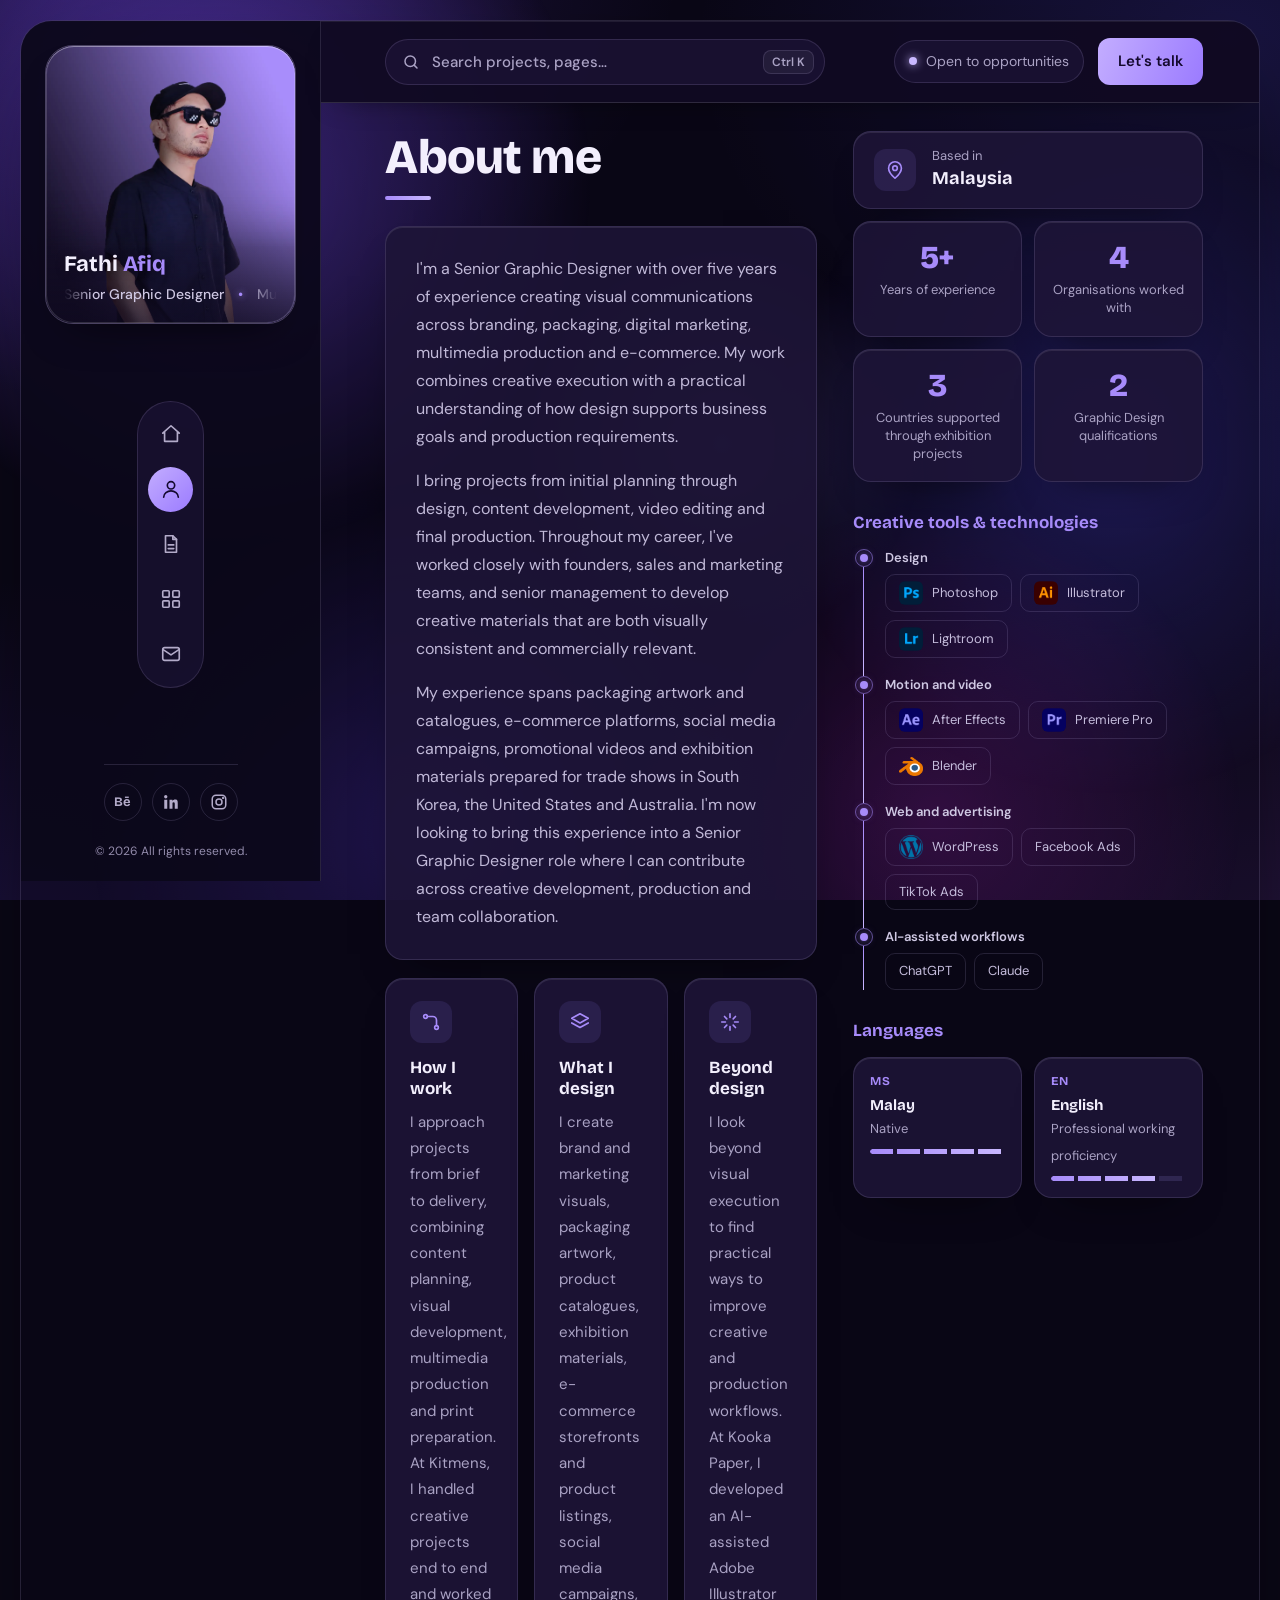
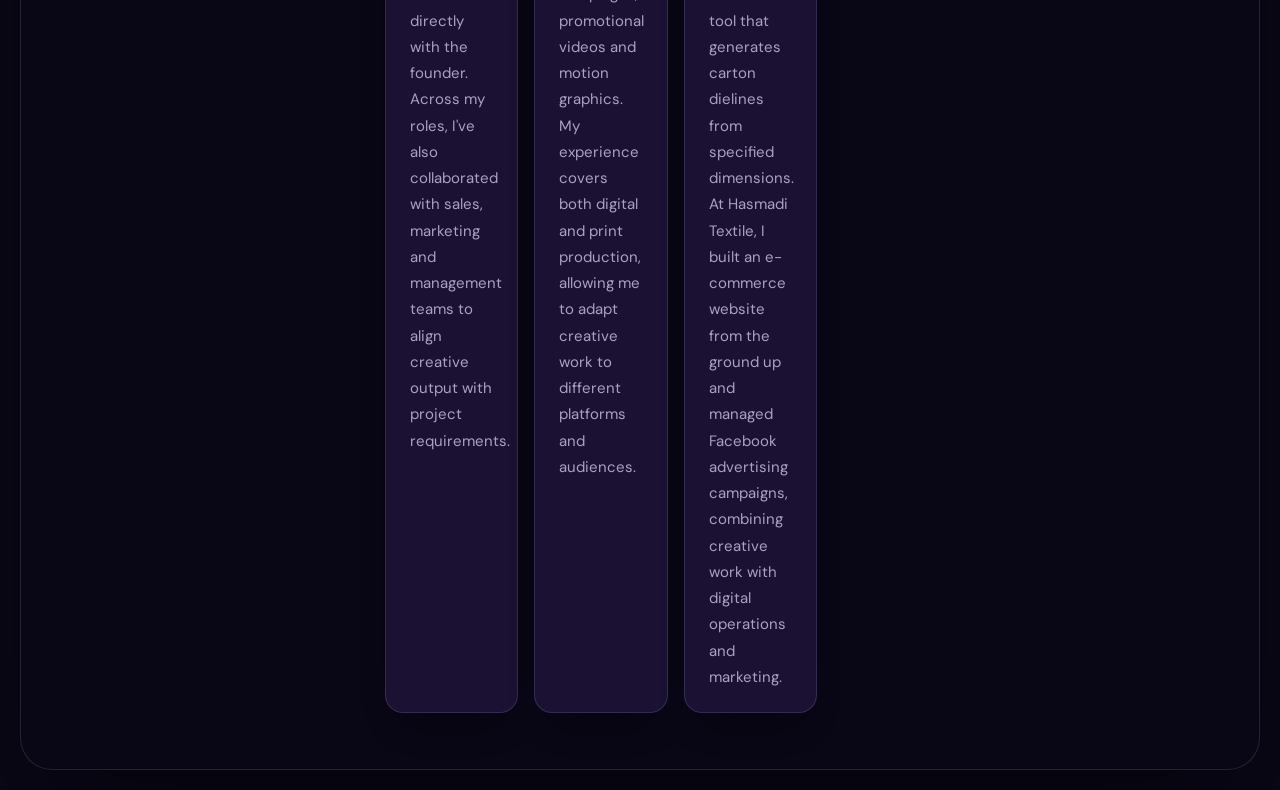
==== commit 66165d28: "Update portfolio" ====
--- a/about.html
+++ b/about.html
@@ -3,13 +3,13 @@
 <head>
   <meta charset="UTF-8">
   <meta name="viewport" content="width=device-width, initial-scale=1.0">
-  <meta name="description" content="About Fathi Afiq, a multidisciplinary graphic designer with 5+ years of experience in branding, packaging, marketing and motion graphics.">
+  <meta name="description" content="Learn about Fathi Afiq, a Senior Graphic Designer with 5+ years of experience in brand communications, packaging, digital marketing, multimedia production and creative technology.">
   <meta name="theme-color" content="#0a0716">
   <title>About | Fathi Afiq</title>
 
   <link rel="preconnect" href="https://fonts.googleapis.com">
   <link rel="preconnect" href="https://fonts.gstatic.com" crossorigin>
-  <link href="https://fonts.googleapis.com/css2?family=DM+Sans:wght@400;500;600&family=Manrope:wght@600;700;800&display=swap" rel="stylesheet">
+  <link href="https://fonts.googleapis.com/css2?family=Bricolage+Grotesque:opsz,wght@12..96,500..800&family=DM+Sans:wght@400;500;600&display=swap" rel="stylesheet">
   <link rel="stylesheet" href="assets/css/style.css">
 </head>
 <body>
@@ -24,13 +24,13 @@
         </div>
         <div class="who">
           <h2>Fathi <span class="af">Afiq</span></h2>
-          <div class="ticker" aria-label="Senior Graphic Designer, Motion Graphics, Video Editor, Packaging Designer, Marketing and E-commerce Designer">
+          <div class="ticker" aria-label="Senior Graphic Designer, Multimedia and Creative Production">
             <div class="ticker-track" aria-hidden="true">
               <span>Senior Graphic Designer</span>
-              <span>Motion Graphics</span>
-              <span>Video Editor</span>
-              <span>Packaging Designer</span>
-              <span>Marketing &amp; E-commerce Designer</span>
+              <span>Multimedia Production</span>
+              <span>Packaging &amp; Print</span>
+              <span>Digital Marketing</span>
+              <span>Creative Problem-Solving</span>
             </div>
           </div>
         </div>
@@ -67,26 +67,26 @@
         <h1 class="about-title">About me</h1>
 
         <div class="box intro">
-          <p>I'm a multidisciplinary graphic designer with 5+ years of experience across digital marketing, brand communications, multimedia production, packaging and e-commerce.</p>
-          <p>I work end to end: planning the content, designing it, editing the video and preparing final production files. I'm used to working with senior management and across teams such as sales and marketing, so a design gets approved and delivered, not only drawn.</p>
-          <p>My work has included exhibition materials for trade shows in South Korea, the United States and Australia, packaging artwork and catalogs, e-commerce storefronts, social media campaigns and promotional videos. I'm looking for my next role as a Senior Graphic Designer.</p>
+          <p>I'm a Senior Graphic Designer with over five years of experience creating visual communications across branding, packaging, digital marketing, multimedia production and e-commerce. My work combines creative execution with a practical understanding of how design supports business goals and production requirements.</p>
+          <p>I bring projects from initial planning through design, content development, video editing and final production. Throughout my career, I've worked closely with founders, sales and marketing teams, and senior management to develop creative materials that are both visually consistent and commercially relevant.</p>
+          <p>My experience spans packaging artwork and catalogues, e-commerce platforms, social media campaigns, promotional videos and exhibition materials prepared for trade shows in South Korea, the United States and Australia. I'm now looking to bring this experience into a Senior Graphic Designer role where I can contribute across creative development, production and team collaboration.</p>
         </div>
 
         <div class="trio">
           <article class="box hov draw">
             <span class="ico"><svg viewBox="0 0 24 24"><circle cx="6" cy="6" r="2"/><circle cx="18" cy="18" r="2"/><path d="M8 6h6a4 4 0 0 1 4 4v6"/></svg></span>
             <h2>How I work</h2>
-            <p>I take a brief from idea to final file: planning the content, designing it, editing the video and preparing print-ready artwork. At Kitmens I led production end to end, working directly with the founder, and I'm comfortable getting work approved by senior management.</p>
+            <p>I approach projects from brief to delivery, combining content planning, visual development, multimedia production and print preparation. At Kitmens, I handled creative projects end to end and worked directly with the founder. Across my roles, I've also collaborated with sales, marketing and management teams to align creative output with project requirements.</p>
           </article>
           <article class="box hov draw">
             <span class="ico"><svg viewBox="0 0 24 24"><path d="M12 3l9 5-9 5-9-5z"/><path d="M3 13l9 5 9-5"/></svg></span>
             <h2>What I design</h2>
-            <p>Brand and marketing visuals, packaging artwork and catalogs, exhibition backdrops and brochures, e-commerce storefronts and product listings, social media creatives, promotional videos and motion graphics.</p>
+            <p>I create brand and marketing visuals, packaging artwork, product catalogues, exhibition materials, e-commerce storefronts and product listings, social media campaigns, promotional videos and motion graphics. My experience covers both digital and print production, allowing me to adapt creative work to different platforms and audiences.</p>
           </article>
           <article class="box hov draw">
             <span class="ico"><svg viewBox="0 0 24 24"><path d="M12 3v4M12 17v4M3 12h4M17 12h4M6 6l2.5 2.5M15.5 15.5L18 18M18 6l-2.5 2.5M8.5 15.5L6 18"/></svg></span>
             <h2>Beyond design</h2>
-            <p>I also build things that save production time. At Kooka Paper I made an Illustrator tool, using AI-assisted coding, that speeds up carton template creation. At Hasmadi Textile I built the company's e-commerce website and managed its Facebook ads.</p>
+            <p>I look beyond visual execution to find practical ways to improve creative and production workflows. At Kooka Paper, I developed an AI-assisted Adobe Illustrator tool that generates carton dielines from specified dimensions. At Hasmadi Textile, I built an e-commerce website from the ground up and managed Facebook advertising campaigns, combining creative work with digital operations and marketing.</p>
           </article>
         </div>
       </section>
@@ -100,23 +100,23 @@
 
         <div class="stats">
           <div class="box hov"><b>5+</b><span>Years of experience</span></div>
-          <div class="box hov"><b>4</b><span>Companies worked with</span></div>
-          <div class="box hov"><b>3</b><span>Countries with exhibition work</span></div>
+          <div class="box hov"><b>4</b><span>Organisations worked with</span></div>
+          <div class="box hov"><b>3</b><span>Countries supported through exhibition projects</span></div>
           <div class="box hov"><b>2</b><span>Graphic Design qualifications</span></div>
         </div>
 
-        <h2 class="side-title">Tools and technologies</h2>
+        <h2 class="side-title">Creative tools &amp; technologies</h2>
         <div class="tl">
           <div class="tl-group"><h3>Design</h3><div class="chips"><span class="tool"><img class="sw" src="assets/icons/adobe-ps.webp" alt="" width="24" height="24">Photoshop</span><span class="tool"><img class="sw" src="assets/icons/adobe-ai.webp" alt="" width="24" height="24">Illustrator</span><span class="tool"><img class="sw" src="assets/icons/adobe-lr.webp" alt="" width="24" height="24">Lightroom</span></div></div>
           <div class="tl-group"><h3>Motion and video</h3><div class="chips"><span class="tool"><img class="sw" src="assets/icons/adobe-ae.webp" alt="" width="24" height="24">After Effects</span><span class="tool"><img class="sw" src="assets/icons/adobe-pr.webp" alt="" width="24" height="24">Premiere Pro</span><span class="tool"><img class="sw" src="assets/icons/blender.webp" alt="" width="24" height="24">Blender</span></div></div>
           <div class="tl-group"><h3>Web and advertising</h3><div class="chips"><span class="tool"><img class="sw" src="assets/icons/wordpress.webp" alt="" width="24" height="24">WordPress</span><span class="tool">Facebook Ads</span><span class="tool">TikTok Ads</span></div></div>
-          <div class="tl-group"><h3>AI workflows</h3><div class="chips"><span class="tool">ChatGPT</span><span class="tool">Claude</span></div></div>
+          <div class="tl-group"><h3>AI-assisted workflows</h3><div class="chips"><span class="tool">ChatGPT</span><span class="tool">Claude</span></div></div>
         </div>
 
         <h2 class="side-title">Languages</h2>
         <div class="langs">
           <div class="box hov lang"><span class="code">MS</span><strong>Malay</strong><small>Native</small><div class="lvl" style="--n:5" aria-hidden="true"></div></div>
-          <div class="box hov lang"><span class="code">EN</span><strong>English</strong><small>Professional</small><div class="lvl" style="--n:4" aria-hidden="true"></div></div>
+          <div class="box hov lang"><span class="code">EN</span><strong>English</strong><small>Professional working proficiency</small><div class="lvl" style="--n:4" aria-hidden="true"></div></div>
         </div>
 
       </aside>
--- a/assets/css/style.css
+++ b/assets/css/style.css
@@ -8,7 +8,7 @@
   --muted: #aaa2c4;
   --accent: #a78bfa;      /* main violet */
   --accent-2: #c9b8ff;    /* soft lavender highlight */
-  --fh: 'Manrope', sans-serif;
+  --fh: 'Bricolage Grotesque', system-ui, sans-serif;
   --fb: 'DM Sans', sans-serif;
 }
 
@@ -210,7 +210,7 @@
 
 .content h1 {
   font: 800 clamp(44px, 5.4vw, 72px)/1.05 var(--fh);
-  letter-spacing: -2px;
+  letter-spacing: -1px;
 }
 
 .role {
@@ -336,7 +336,7 @@
   .nav a::after { display: none; }
 
   .main { padding: 32px 20px 110px; gap: 36px; }
-  .content h1 { letter-spacing: -1px; }
+  .content h1 { letter-spacing: -0.5px; }
 }
 
 @media (prefers-reduced-motion: reduce) {
@@ -347,7 +347,7 @@
 /* PORTFOLIO PAGE */
 
 .main-wide { grid-template-columns: 1fr; align-items: start; max-width: 1200px; }
-.main-wide .content h1 { font-size: clamp(34px, 4vw, 48px); letter-spacing: -1px; margin-bottom: 10px; }
+.main-wide .content h1 { font-size: clamp(34px, 4vw, 48px); letter-spacing: -0.5px; margin-bottom: 10px; }
 
 .filters { display: flex; flex-wrap: wrap; gap: 8px; margin: 28px 0 14px; }
 
@@ -439,7 +439,7 @@
 /* RESUME PAGE */
 
 .main-top { align-items: start; }
-.main-top .content h1 { font-size: clamp(34px, 4vw, 48px); letter-spacing: -1px; margin-bottom: 10px; }
+.main-top .content h1 { font-size: clamp(34px, 4vw, 48px); letter-spacing: -0.5px; margin-bottom: 10px; }
 
 .rs-title { font: 700 22px var(--fh); margin: 40px 0 22px; }
 
@@ -662,7 +662,7 @@
 
 @media (prefers-reduced-motion: reduce) { .box.hov:hover { transform: none; } }
 
-.main-about .content h1 { font-size: clamp(34px, 4vw, 48px); letter-spacing: -1px; line-height: 1.1; }
+.main-about .content h1 { font-size: clamp(34px, 4vw, 48px); letter-spacing: -0.5px; line-height: 1.1; }
 
 /* SCROLL TIMELINE (line + dots draw in while scrolling) */
 
@@ -697,7 +697,7 @@
 /* RESUME PAGE */
 
 .main-resume { grid-template-columns: 1fr; align-items: start; max-width: 1300px; gap: 0; }
-.main-resume h1 { font: 800 clamp(34px, 4vw, 48px)/1.1 var(--fh); letter-spacing: -1px; }
+.main-resume h1 { font: 800 clamp(34px, 4vw, 48px)/1.1 var(--fh); letter-spacing: -0.5px; }
 
 .page-head { display: flex; justify-content: space-between; align-items: flex-start; flex-wrap: wrap; gap: 16px; margin-bottom: 36px; }
 .page-head .about-title { margin-bottom: 0 !important; }
@@ -798,7 +798,7 @@
 
 
 /* STANDARD PAGE TITLE + SEPARATOR (Portfolio, Contact; Resume has its own) */
-h1.about-title { font: 800 clamp(34px, 4vw, 48px)/1.1 var(--fh); letter-spacing: -1px; }
+h1.about-title { font: 800 clamp(34px, 4vw, 48px)/1.1 var(--fh); letter-spacing: -0.5px; }
 .lead { padding-bottom: 26px; margin-bottom: 30px; border-bottom: 1px solid var(--border); }
 .content .lead p { margin: 0; }
 .content .lead + p.email { margin-top: 0; }
@@ -1497,4 +1497,37 @@
   border: 0;
   border-radius: 10px;
   background: #000;
-}+}
+
+/* ============================================================
+   HIERARCHY PASS: one clear scale across every page
+   page title 48px  >  section title 22px  >  card title 17-19px  >  body 16px  >  labels 13-14px
+   ============================================================ */
+.sec-title { padding-bottom: 0; margin: 56px 0 18px; font: 700 22px var(--fh); letter-spacing: -0.2px; }
+.sec-title::after { display: none; }
+.sec-note { margin: -6px 0 18px; }
+.side-title { font-size: 17px; }
+.rs-name { font-size: clamp(22px, 2.4vw, 26px); }
+.rs-role { font-size: 16px; }
+.content .role + p { font-size: clamp(17px, 1.5vw, 19px); line-height: 1.7; color: var(--text); }   /* Home: the first paragraph is the lead */
+
+/* ============================================================
+   PHONE PROFILE: a compact frosted-glass card (photo + name), no stray box around it
+   ============================================================ */
+@media (max-width: 820px) {
+  .profile {
+    gap: 14px;
+    padding: 12px;
+    border: 1px solid var(--border);
+    border-radius: 24px;
+    overflow: hidden;
+    background: var(--glass);
+    -webkit-backdrop-filter: blur(12px);
+    backdrop-filter: blur(12px);
+    box-shadow: inset 0 1px 0 rgba(255, 255, 255, 0.1);
+  }
+  .profile .avatar { width: 84px; height: 84px; border: 0; border-radius: 18px; }
+  .profile .avatar img { object-position: 50% 15%; }
+  .profile .who h2 { font-size: 19px; text-shadow: none; }
+}
+html.lite .profile { -webkit-backdrop-filter: none; backdrop-filter: none; }
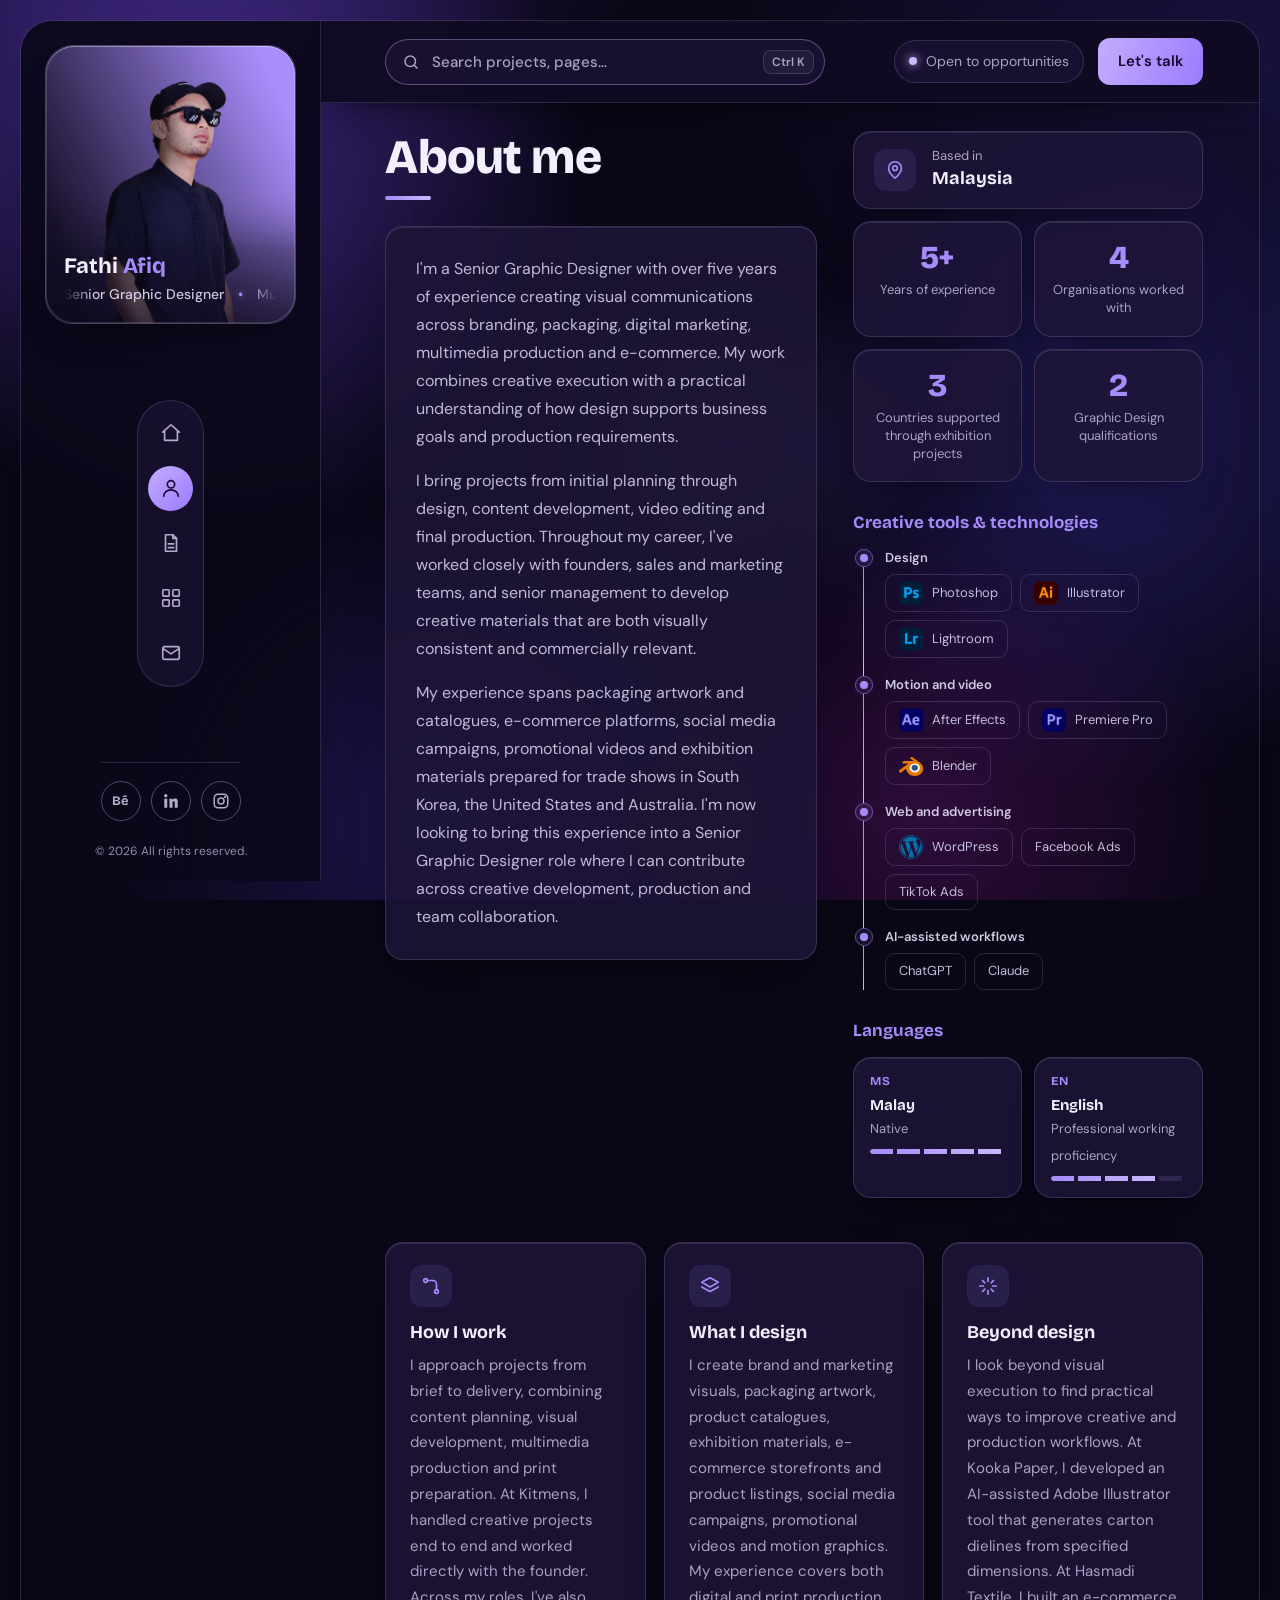
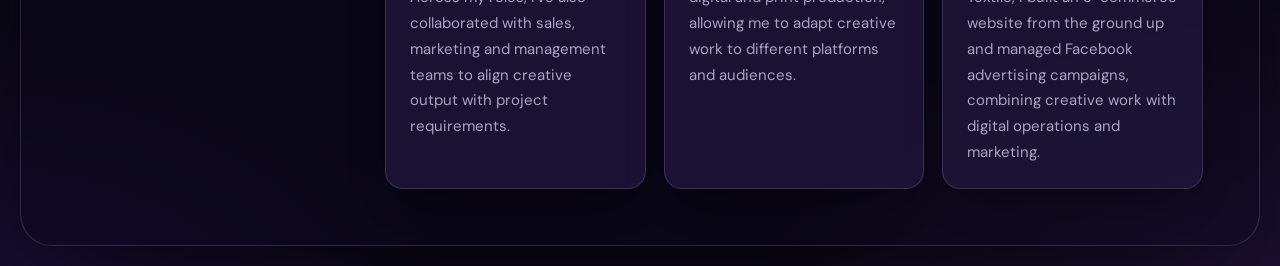
==== commit 8b3a947c: "Upgrade UI/UX craft, fluid motion physics, and mobile-native support" ====
--- a/about.html
+++ b/about.html
@@ -2,9 +2,15 @@
 <html lang="en">
 <head>
   <meta charset="UTF-8">
-  <meta name="viewport" content="width=device-width, initial-scale=1.0">
+  <meta name="viewport" content="width=device-width, initial-scale=1.0, viewport-fit=cover, interactive-widget=resizes-content">
   <meta name="description" content="Learn about Fathi Afiq, a Senior Graphic Designer with 5+ years of experience in brand communications, packaging, digital marketing, multimedia production and creative technology.">
   <meta name="theme-color" content="#0a0716">
+  <meta property="og:title" content="About | Fathi Afiq">
+  <meta property="og:description" content="Senior Graphic Designer based in Malaysia with 5+ years spanning packaging, print, exhibitions, e-commerce, and creative workflow automation.">
+  <meta property="og:type" content="website">
+  <meta property="og:image" content="assets/images/profile/profile.webp">
+  <meta name="twitter:card" content="summary_large_image">
+  <link rel="icon" type="image/svg+xml" href="assets/icons/favicon.svg">
   <title>About | Fathi Afiq</title>
 
   <link rel="preconnect" href="https://fonts.googleapis.com">
@@ -13,6 +19,7 @@
   <link rel="stylesheet" href="assets/css/style.css">
 </head>
 <body>
+  <a class="skip-link" href="#main-content">Skip to main content</a>
   <div class="app">
 
     <!-- SIDEBAR: same block as index.html; only aria-current moves -->
@@ -20,11 +27,11 @@
       <div class="profile">
         <div class="avatar">
           <span>FA</span>
-          <img alt="Fathi Afiq">
+          <img src="assets/images/profile/profile.webp" alt="Fathi Afiq">
         </div>
         <div class="who">
-          <h2>Fathi <span class="af">Afiq</span></h2>
-          <div class="ticker" aria-label="Senior Graphic Designer, Multimedia and Creative Production">
+          <p class="who-name">Fathi <span class="af">Afiq</span></p>
+          <div class="ticker" role="note" aria-label="Senior Graphic Designer, Multimedia and Creative Production">
             <div class="ticker-track" aria-hidden="true">
               <span>Senior Graphic Designer</span>
               <span>Multimedia Production</span>
@@ -38,19 +45,19 @@
 
       <nav class="nav" aria-label="Main">
         <a href="index.html" data-label="Home" aria-label="Home">
-          <svg viewBox="0 0 24 24"><path d="M3 11l9-8 9 8M5 10v10h14V10"/></svg>
+          <svg viewBox="0 0 24 24" aria-hidden="true"><path d="M3 11l9-8 9 8M5 10v10h14V10"/></svg>
         </a>
         <a href="about.html" data-label="About" aria-label="About" aria-current="page">
-          <svg viewBox="0 0 24 24"><circle cx="12" cy="8" r="4"/><path d="M4 21c0-4 4-7 8-7s8 3 8 7"/></svg>
+          <svg viewBox="0 0 24 24" aria-hidden="true"><circle cx="12" cy="8" r="4"/><path d="M4 21c0-4 4-7 8-7s8 3 8 7"/></svg>
         </a>
         <a href="resume.html" data-label="Resume" aria-label="Resume">
-          <svg viewBox="0 0 24 24"><path d="M6 3h8l4 4v14H6z"/><path d="M14 3v4h4M9 13h6M9 17h6"/></svg>
+          <svg viewBox="0 0 24 24" aria-hidden="true"><path d="M6 3h8l4 4v14H6z"/><path d="M14 3v4h4M9 13h6M9 17h6"/></svg>
         </a>
         <a href="portfolio.html" data-label="Portfolio" aria-label="Portfolio">
-          <svg viewBox="0 0 24 24"><rect x="3" y="3" width="7" height="7" rx="1"/><rect x="14" y="3" width="7" height="7" rx="1"/><rect x="3" y="14" width="7" height="7" rx="1"/><rect x="14" y="14" width="7" height="7" rx="1"/></svg>
+          <svg viewBox="0 0 24 24" aria-hidden="true"><rect x="3" y="3" width="7" height="7" rx="1"/><rect x="14" y="3" width="7" height="7" rx="1"/><rect x="3" y="14" width="7" height="7" rx="1"/><rect x="14" y="14" width="7" height="7" rx="1"/></svg>
         </a>
         <a href="contact.html" data-label="Contact" aria-label="Contact">
-          <svg viewBox="0 0 24 24"><rect x="3" y="5" width="18" height="14" rx="2"/><path d="M3 7l9 6 9-6"/></svg>
+          <svg viewBox="0 0 24 24" aria-hidden="true"><rect x="3" y="5" width="18" height="14" rx="2"/><path d="M3 7l9 6 9-6"/></svg>
         </a>
       </nav>
 
@@ -61,7 +68,7 @@
       </div>
     </aside>
 
-    <main class="main main-about">
+    <main class="main main-about" id="main-content">
 
       <section class="content">
         <h1 class="about-title">About me</h1>
@@ -71,30 +78,12 @@
           <p>I bring projects from initial planning through design, content development, video editing and final production. Throughout my career, I've worked closely with founders, sales and marketing teams, and senior management to develop creative materials that are both visually consistent and commercially relevant.</p>
           <p>My experience spans packaging artwork and catalogues, e-commerce platforms, social media campaigns, promotional videos and exhibition materials prepared for trade shows in South Korea, the United States and Australia. I'm now looking to bring this experience into a Senior Graphic Designer role where I can contribute across creative development, production and team collaboration.</p>
         </div>
-
-        <div class="trio">
-          <article class="box hov draw">
-            <span class="ico"><svg viewBox="0 0 24 24"><circle cx="6" cy="6" r="2"/><circle cx="18" cy="18" r="2"/><path d="M8 6h6a4 4 0 0 1 4 4v6"/></svg></span>
-            <h2>How I work</h2>
-            <p>I approach projects from brief to delivery, combining content planning, visual development, multimedia production and print preparation. At Kitmens, I handled creative projects end to end and worked directly with the founder. Across my roles, I've also collaborated with sales, marketing and management teams to align creative output with project requirements.</p>
-          </article>
-          <article class="box hov draw">
-            <span class="ico"><svg viewBox="0 0 24 24"><path d="M12 3l9 5-9 5-9-5z"/><path d="M3 13l9 5 9-5"/></svg></span>
-            <h2>What I design</h2>
-            <p>I create brand and marketing visuals, packaging artwork, product catalogues, exhibition materials, e-commerce storefronts and product listings, social media campaigns, promotional videos and motion graphics. My experience covers both digital and print production, allowing me to adapt creative work to different platforms and audiences.</p>
-          </article>
-          <article class="box hov draw">
-            <span class="ico"><svg viewBox="0 0 24 24"><path d="M12 3v4M12 17v4M3 12h4M17 12h4M6 6l2.5 2.5M15.5 15.5L18 18M18 6l-2.5 2.5M8.5 15.5L6 18"/></svg></span>
-            <h2>Beyond design</h2>
-            <p>I look beyond visual execution to find practical ways to improve creative and production workflows. At Kooka Paper, I developed an AI-assisted Adobe Illustrator tool that generates carton dielines from specified dimensions. At Hasmadi Textile, I built an e-commerce website from the ground up and managed Facebook advertising campaigns, combining creative work with digital operations and marketing.</p>
-          </article>
-        </div>
       </section>
 
       <aside class="side" aria-label="At a glance">
 
         <div class="box loc">
-          <span class="ico"><svg viewBox="0 0 24 24"><path d="M12 21s-7-6.2-7-11a7 7 0 0 1 14 0c0 4.8-7 11-7 11z"/><circle cx="12" cy="10" r="2.5"/></svg></span>
+          <span class="ico"><svg viewBox="0 0 24 24" aria-hidden="true"><path d="M12 21s-7-6.2-7-11a7 7 0 0 1 14 0c0 4.8-7 11-7 11z"/><circle cx="12" cy="10" r="2.5"/></svg></span>
           <div><small>Based in</small><strong>Malaysia</strong></div>
         </div>
 
@@ -120,6 +109,24 @@
         </div>
 
       </aside>
+
+      <div class="trio">
+        <article class="box hov draw">
+          <span class="ico"><svg viewBox="0 0 24 24" aria-hidden="true"><circle cx="6" cy="6" r="2"/><circle cx="18" cy="18" r="2"/><path d="M8 6h6a4 4 0 0 1 4 4v6"/></svg></span>
+          <h2>How I work</h2>
+          <p>I approach projects from brief to delivery, combining content planning, visual development, multimedia production and print preparation. At Kitmens, I handled creative projects end to end and worked directly with the founder. Across my roles, I've also collaborated with sales, marketing and management teams to align creative output with project requirements.</p>
+        </article>
+        <article class="box hov draw">
+          <span class="ico"><svg viewBox="0 0 24 24" aria-hidden="true"><path d="M12 3l9 5-9 5-9-5z"/><path d="M3 13l9 5 9-5"/></svg></span>
+          <h2>What I design</h2>
+          <p>I create brand and marketing visuals, packaging artwork, product catalogues, exhibition materials, e-commerce storefronts and product listings, social media campaigns, promotional videos and motion graphics. My experience covers both digital and print production, allowing me to adapt creative work to different platforms and audiences.</p>
+        </article>
+        <article class="box hov draw">
+          <span class="ico"><svg viewBox="0 0 24 24" aria-hidden="true"><path d="M12 3v4M12 17v4M3 12h4M17 12h4M6 6l2.5 2.5M15.5 15.5L18 18M18 6l-2.5 2.5M8.5 15.5L6 18"/></svg></span>
+          <h2>Beyond design</h2>
+          <p>I look beyond visual execution to find practical ways to improve creative and production workflows. At Kooka Paper, I developed an AI-assisted Adobe Illustrator tool that generates carton dielines from specified dimensions. At Hasmadi Textile, I built an e-commerce website from the ground up and managed Facebook advertising campaigns, combining creative work with digital operations and marketing.</p>
+        </article>
+      </div>
     </main>
   </div>
 
--- a/assets/css/style.css
+++ b/assets/css/style.css
@@ -3,36 +3,94 @@
 :root {
   --bg: #0a0716;
   --glass: rgba(38, 27, 70, 0.42);
-  --border: rgba(214, 200, 255, 0.14);
+  --border: rgba(214, 200, 255, 0.16);
+  --border-control: rgba(214, 200, 255, 0.34);
   --text: #f3effd;
   --muted: #aaa2c4;
   --accent: #a78bfa;      /* main violet */
   --accent-2: #c9b8ff;    /* soft lavender highlight */
   --fh: 'Bricolage Grotesque', system-ui, sans-serif;
   --fb: 'DM Sans', sans-serif;
+  --ease-out: cubic-bezier(0.23, 1, 0.32, 1);
+  --ease-in-out: cubic-bezier(0.77, 0, 0.175, 1);
+  --ease-drawer: cubic-bezier(0.32, 0.72, 0, 1);
+  color-scheme: dark;
 }
 
 * { margin: 0; padding: 0; box-sizing: border-box; }
+
+html {
+  -webkit-tap-highlight-color: transparent;
+  -webkit-text-size-adjust: 100%;
+  scrollbar-color: #40336b var(--bg);
+  scrollbar-width: thin;
+}
+
+html:has(dialog[open]),
+html.modal-open {
+  overflow: hidden;
+  overscroll-behavior: none;
+}
 
 body {
   font: 16px/1.7 var(--fb);
   color: var(--text);
   min-height: 100vh;
+  min-height: 100dvh;
   background:
     radial-gradient(900px 640px at 4% -6%, rgba(124, 77, 255, 0.28), transparent 70%),
     radial-gradient(760px 560px at 96% 4%, rgba(79, 70, 229, 0.2), transparent 70%),
     radial-gradient(800px 620px at 100% 108%, rgba(168, 85, 247, 0.16), transparent 70%),
     radial-gradient(700px 560px at 0% 108%, rgba(76, 45, 170, 0.26), transparent 70%),
     var(--bg);
-  background-attachment: fixed;
+  caret-color: var(--accent);
+}
+
+::selection {
+  background: rgba(167, 139, 250, 0.34);
+  color: var(--text);
+}
+
+h1, h2, h3 {
+  font-optical-sizing: auto;
+  text-wrap: balance;
 }
 
 a { color: inherit; text-decoration: none; }
 
-a:focus-visible, button:focus-visible {
+button, a, [role="button"] {
+  touch-action: manipulation;
+}
+
+button, [role="button"], .nav a, .filters button, .tool, .work {
+  user-select: none;
+  -webkit-user-select: none;
+  -webkit-touch-callout: none;
+}
+
+a:focus-visible,
+button:focus-visible,
+select:focus-visible,
+input:focus-visible {
   outline: 2px solid var(--accent);
   outline-offset: 3px;
 }
+
+.skip-link {
+  position: fixed;
+  top: 12px;
+  left: 16px;
+  z-index: 10001;
+  padding: 10px 16px;
+  border-radius: 10px;
+  background: linear-gradient(110deg, #c3adff, #9b7bff);
+  color: #14092e;
+  font-weight: 700;
+  font-size: 14px;
+  transform: translateY(-160%);
+  transition: transform 180ms var(--ease-out);
+}
+.skip-link:focus { transform: translateY(0); }
 
 /* SHELL */
 
@@ -40,6 +98,7 @@
   display: grid;
   grid-template-columns: 300px minmax(0, 1fr);
   min-height: 100vh;
+  min-height: 100dvh;
 }
 
 /* SIDEBAR */
@@ -48,6 +107,7 @@
   position: sticky;
   top: 20px;
   height: calc(100vh - 40px);
+  height: calc(100dvh - 40px);
   padding: clamp(18px, 3vh, 24px) 24px clamp(14px, 2.4vh, 20px);
   display: flex;
   flex-direction: column;
@@ -55,8 +115,8 @@
   gap: clamp(12px, 2.6vh, 24px);
   background: rgba(12, 8, 26, 0.55);
   border-right: 1px solid var(--border);
-  backdrop-filter: blur(24px);
-  -webkit-backdrop-filter: blur(24px);
+  backdrop-filter: blur(18px);
+  -webkit-backdrop-filter: blur(18px);
 }
 
 .profile { width: 100%; text-align: center; }
@@ -85,7 +145,8 @@
   object-fit: cover;
 }
 
-.who h2 { font: 700 22px var(--fh); margin-bottom: 4px; }
+.who h2,
+.who .who-name { font: 700 22px var(--fh); margin-bottom: 4px; }
 
 /* Role ticker: fades at both edges so text never cuts off mid-word */
 .ticker {
@@ -132,16 +193,20 @@
 
 .nav a {
   position: relative;
-  width: clamp(32px, 5vh, 48px);
-  height: clamp(32px, 5vh, 48px);
+  width: clamp(36px, 5vh, 48px);
+  height: clamp(36px, 5vh, 48px);
   display: grid;
   place-items: center;
   border-radius: 50%;
   color: #b3abc9;
-  transition: background 0.2s, color 0.2s;
-}
-
-.nav a:hover { color: #fff; background: rgba(150, 120, 245, 0.16); }
+  transition: background 160ms ease, color 160ms ease, transform 140ms var(--ease-out);
+}
+
+.nav a:active { transform: scale(0.95); }
+
+@media (hover: hover) and (pointer: fine) {
+  .nav a:hover { color: #fff; background: rgba(150, 120, 245, 0.16); }
+}
 
 .nav a[aria-current="page"] {
   color: #14092e;
@@ -162,18 +227,30 @@
   content: attr(data-label);
   position: absolute;
   left: calc(100% + 14px);
-  padding: 5px 11px;
-  border-radius: 8px;
+  padding: 6px 12px;
+  border-radius: 9px;
   background: #1d1438;
-  border: 1px solid var(--border);
+  border: 1px solid var(--border-control);
   color: var(--text);
   font-size: 13px;
+  font-weight: 500;
+  white-space: nowrap;
   opacity: 0;
+  transform: translateX(-4px) scale(0.96);
+  transform-origin: left center;
   pointer-events: none;
-  transition: opacity 0.2s;
-}
-
-.nav a:hover::after, .nav a:focus-visible::after { opacity: 1; }
+  transition: opacity 140ms var(--ease-out) 220ms, transform 140ms var(--ease-out) 220ms;
+}
+
+.nav.tip-warm a::after {
+  transition-duration: 0ms;
+  transition-delay: 0ms;
+}
+
+@media (hover: hover) and (pointer: fine) {
+  .nav a:hover::after { opacity: 1; transform: none; }
+}
+.nav a:focus-visible::after { opacity: 1; transform: none; transition-delay: 0ms; }
 
 .socials {
   margin-top: auto;
@@ -184,18 +261,22 @@
 }
 
 .socials a {
-  width: 38px;
-  height: 38px;
+  width: 40px;
+  height: 40px;
   display: grid;
   place-items: center;
-  border: 1px solid var(--border);
+  border: 1px solid var(--border-control);
   border-radius: 50%;
   font: 700 13px var(--fh);
   color: #b3abc9;
-  transition: color 0.2s, border-color 0.2s;
-}
-
-.socials a:hover { color: var(--accent); border-color: var(--accent); }
+  transition: color 160ms ease, border-color 160ms ease, transform 140ms var(--ease-out);
+}
+
+.socials a:active { transform: scale(0.95); }
+
+@media (hover: hover) and (pointer: fine) {
+  .socials a:hover { color: var(--accent); border-color: var(--accent); }
+}
 
 /* MAIN: content + preview */
 
@@ -210,7 +291,7 @@
 
 .content h1 {
   font: 800 clamp(44px, 5.4vw, 72px)/1.05 var(--fh);
-  letter-spacing: -1px;
+  letter-spacing: -0.025em;
 }
 
 .role {
@@ -228,20 +309,43 @@
 .actions { display: flex; flex-wrap: wrap; gap: 12px; margin-top: 30px; }
 
 .btn {
-  padding: 13px 22px;
+  display: inline-flex;
+  align-items: center;
+  justify-content: center;
+  gap: 8px;
+  min-height: 46px;
+  padding: 12px 22px;
   border-radius: 12px;
-  border: 1px solid var(--border);
+  border: 1px solid var(--border-control);
   font-weight: 600;
   font-size: 15px;
-  transition: transform 0.2s, border-color 0.2s;
-}
-
-.btn:hover { transform: translateY(-2px); border-color: var(--accent); }
+  transition: transform 150ms var(--ease-out), border-color 180ms ease, background 180ms ease;
+}
+
+.btn:active { transform: scale(0.97); }
+
+@media (hover: hover) and (pointer: fine) {
+  .btn:hover { transform: translateY(-2px); border-color: var(--accent); }
+  .btn:active { transform: scale(0.97); }
+}
 
 .btn-primary {
   color: #14092e;
   border: 0;
   background: linear-gradient(110deg, #c3adff, #9b7bff);
+}
+
+.btn .btn-label {
+  display: inline-block;
+  transition: filter 180ms ease, opacity 180ms ease;
+}
+.btn.is-morphing .btn-label {
+  filter: blur(2px);
+  opacity: 0.6;
+}
+.btn.is-copied {
+  border-color: var(--accent-2);
+  color: var(--accent-2);
 }
 
 /* Preview panel */
@@ -271,19 +375,35 @@
 }
 
 
-.dots { display: flex; justify-content: center; gap: 8px; margin: 14px 0 4px; }
+.dots { display: flex; justify-content: center; align-items: center; gap: 0; margin: 6px 0 2px; }
 
 .dots button {
+  position: relative;
+  width: 34px;
+  height: 44px;
+  border: 0;
+  background: transparent;
+  cursor: pointer;
+  display: grid;
+  place-items: center;
+}
+
+.dots button::before {
+  content: "";
   width: 8px;
   height: 8px;
-  border: 0;
-  border-radius: 50%;
-  background: #5d5286;
-  cursor: pointer;
-  transition: width 0.25s, background 0.25s;
-}
-
-.dots button.on { width: 24px; border-radius: 8px; background: var(--accent); }
+  border-radius: 999px;
+  background: #7b70a6;
+  transition: transform 220ms var(--ease-out), background 180ms ease;
+}
+
+.dots button:active::before { transform: scale(0.88); }
+
+.dots button.on::before,
+.dots button[aria-current="true"]::before {
+  transform: scaleX(2.6);
+  background: var(--accent);
+}
 
 .chips { display: flex; flex-wrap: wrap; gap: 8px; margin-top: 14px; }
 
@@ -315,33 +435,79 @@
   .profile { display: flex; align-items: center; gap: 16px; text-align: left; }
   .avatar { width: 72px; height: 72px; margin: 0; font-size: 22px; border-width: 2px; flex-shrink: 0; }
   .who { min-width: 0; flex: 1; }
-  .who h2 { font-size: 18px; }
+  .who h2,
+  .who .who-name { font-size: 18px; }
   .socials { display: none; }
 
   .nav {
     position: fixed;
-    bottom: 14px;
+    bottom: calc(12px + env(safe-area-inset-bottom, 0px));
     left: 50%;
     transform: translateX(-50%);
     flex-direction: row;
-    gap: 4px;
-    padding: 6px;
+    gap: 2px;
+    padding: 6px 8px;
     z-index: 50;
-    background: rgba(22, 15, 42, 0.88);
-    backdrop-filter: blur(20px);
-    -webkit-backdrop-filter: blur(20px);
+    border-radius: 24px;
+    background: rgba(22, 15, 42, 0.9);
+    backdrop-filter: blur(18px);
+    -webkit-backdrop-filter: blur(18px);
+    box-shadow: 0 18px 40px -12px rgba(0, 0, 0, 0.85);
   }
 
-  .nav a { width: 46px; height: 46px; }
-  .nav a::after { display: none; }
-
-  .main { padding: 32px 20px 110px; gap: 36px; }
-  .content h1 { letter-spacing: -0.5px; }
+  .nav a {
+    width: auto;
+    min-width: 58px;
+    height: 48px;
+    padding: 4px 8px;
+    border-radius: 16px;
+    display: flex;
+    flex-direction: column;
+    align-items: center;
+    justify-content: center;
+    gap: 2px;
+  }
+
+  .nav svg { width: 19px; height: 19px; }
+
+  .nav a::after {
+    position: static;
+    padding: 0;
+    border: 0;
+    border-radius: 0;
+    background: none;
+    color: inherit;
+    font-size: 10px;
+    font-weight: 600;
+    line-height: 1.1;
+    opacity: 1;
+    transform: none;
+    transition: none;
+  }
+
+  .main { padding: 28px 20px calc(116px + env(safe-area-inset-bottom, 0px)); gap: 36px; }
+  .content h1 { letter-spacing: -0.02em; }
 }
 
 @media (prefers-reduced-motion: reduce) {
   .ticker-track { animation: none; }
-  * { transition-duration: 0.01ms !important; }
+  .btn:hover,
+  .tool:hover,
+  .box.hov:hover,
+  .filters button:hover,
+  .work:hover,
+  .slide[data-pos="0"]:hover .face { transform: none !important; }
+  .toast,
+  dialog.palette[open],
+  dialog.pop[open],
+  dialog[open]::backdrop,
+  .v-slide .fade-in,
+  html:not(.ready)::before { animation: none !important; }
+  .nav a::after,
+  .btn,
+  .filters button,
+  .work,
+  .box { transition: opacity 160ms ease, color 160ms ease, border-color 160ms ease, background 160ms ease !important; }
 }
 
 /* PORTFOLIO PAGE */
@@ -352,17 +518,22 @@
 .filters { display: flex; flex-wrap: wrap; gap: 8px; margin: 28px 0 14px; }
 
 .filters button {
-  padding: 8px 16px;
-  border: 1px solid var(--border);
+  min-height: 42px;
+  padding: 9px 16px;
+  border: 1px solid var(--border-control);
   border-radius: 999px;
   background: transparent;
   color: #c5bddc;
   font: 500 14px var(--fb);
   cursor: pointer;
-  transition: border-color 0.2s, color 0.2s;
-}
-
-.filters button:hover { border-color: var(--accent); color: #fff; }
+  transition: border-color 160ms ease, color 160ms ease, transform 140ms var(--ease-out);
+}
+
+.filters button:active { transform: scale(0.97); }
+
+@media (hover: hover) and (pointer: fine) {
+  .filters button:hover { border-color: var(--accent); color: #fff; }
+}
 
 .filters button[aria-pressed="true"] {
   color: #14092e;
@@ -423,15 +594,22 @@
   top: 12px;
   right: 14px;
   z-index: 2;
-  width: 38px;
-  height: 38px;
-  border: 1px solid var(--border);
+  width: 44px;
+  height: 44px;
+  display: grid;
+  place-items: center;
+  border: 1px solid var(--border-control);
   border-radius: 50%;
-  background: rgba(10, 7, 22, 0.7);
+  background: rgba(10, 7, 22, 0.82);
   color: var(--text);
   font-size: 22px;
   line-height: 1;
   cursor: pointer;
+  transition: border-color 160ms ease, color 160ms ease, transform 140ms var(--ease-out);
+}
+.v-close:active { transform: scale(0.95); }
+@media (hover: hover) and (pointer: fine) {
+  .v-close:hover { border-color: var(--accent); color: var(--accent); }
 }
 
 .v-desc { color: var(--muted); max-width: 64ch; }
@@ -490,13 +668,23 @@
 /* LANGUAGE LEVEL (5 segments: 5 = native, 4 = professional) */
 
 .lvl {
+  position: relative;
   height: 5px;
   margin-top: 8px;
   border-radius: 3px;
-  background: linear-gradient(90deg, var(--accent), var(--accent-2)) 0 0 / calc(var(--n) * 20%) 100% no-repeat, #2f2650;
+  overflow: hidden;
+  background: #2f2650;
   -webkit-mask-image: repeating-linear-gradient(90deg, #000 0, #000 calc(20% - 4px), transparent calc(20% - 4px), transparent 20%);
   mask-image: repeating-linear-gradient(90deg, #000 0, #000 calc(20% - 4px), transparent calc(20% - 4px), transparent 20%);
 }
+.lvl::after {
+  content: "";
+  position: absolute;
+  inset: 0;
+  background: linear-gradient(90deg, var(--accent), var(--accent-2));
+  transform-origin: left center;
+  transform: scaleX(calc(var(--n) * 0.2));
+}
 
 /* ROUND 2: avatar glow, social icons, bare preview, software logos */
 
@@ -514,14 +702,16 @@
 .sw { width: 24px; height: 24px; flex-shrink: 0; object-fit: contain; border-radius: 6px; }
 
 .tool {
-  transition: border-color 0.3s, color 0.3s, box-shadow 0.3s, transform 0.3s;
-}
-
-.tool:hover {
-  color: var(--accent);
-  border-color: var(--accent);
-  transform: translateY(-2px);
-  box-shadow: 0 14px 26px -10px rgba(0, 0, 0, 0.85), 0 8px 24px -8px rgba(124, 92, 240, 0.45);
+  transition: border-color 180ms ease, color 180ms ease, transform 160ms var(--ease-out);
+}
+
+@media (hover: hover) and (pointer: fine) {
+  .tool:hover {
+    color: var(--accent);
+    border-color: var(--accent);
+    transform: translateY(-2px);
+    box-shadow: 0 14px 26px -10px rgba(0, 0, 0, 0.85), 0 8px 24px -8px rgba(124, 92, 240, 0.45);
+  }
 }
 
 
@@ -551,13 +741,15 @@
   border: 1px solid var(--border);
   border-radius: 18px;
   background: var(--glass);
-  transition: border-color 0.3s, box-shadow 0.3s, transform 0.3s;
-}
-
-.box.hov:hover {
-  border-color: var(--accent);
-  transform: translateY(-3px);
-  box-shadow: 0 18px 34px -14px rgba(0, 0, 0, 0.85), 0 10px 30px -10px rgba(124, 92, 240, 0.35);
+  transition: border-color 180ms ease, transform 180ms var(--ease-out);
+}
+
+@media (hover: hover) and (pointer: fine) {
+  .box.hov:hover {
+    border-color: var(--accent);
+    transform: translateY(-3px);
+    box-shadow: 0 18px 34px -14px rgba(0, 0, 0, 0.85), 0 10px 30px -10px rgba(124, 92, 240, 0.35);
+  }
 }
 
 .content .box p { max-width: none; margin: 0; font-size: 15px; line-height: 1.75; }
@@ -565,8 +757,13 @@
 .content .intro p { font-size: 16px; color: #c1b9d8; }
 .content .intro p + p { margin-top: 16px; }
 
-.trio { display: grid; grid-template-columns: repeat(3, minmax(0, 1fr)); gap: 16px; margin-top: 18px; }
-.trio h2 { font: 700 17px var(--fh); margin: 14px 0 10px; }
+.trio { display: grid; grid-template-columns: repeat(3, minmax(0, 1fr)); gap: 18px; margin-top: 8px; grid-column: 1 / -1; }
+.trio h2 { font: 700 18px var(--fh); margin: 14px 0 10px; }
+.trio p { color: var(--muted); font-size: 15px; line-height: 1.72; }
+
+@media (min-width: 1101px) {
+  .main-about .side.side-sticky { position: sticky; top: 104px; }
+}
 
 .ico {
   width: 42px;
@@ -604,10 +801,18 @@
 .tl-group {
   position: relative;
   padding: 0 0 18px 22px;
-  --f: 1;
-  background:
-    linear-gradient(var(--accent), var(--accent-2)) 0 18px / 1px calc((100% - 18px) * var(--f)) no-repeat,
-    linear-gradient(rgba(214, 200, 255, 0.2), rgba(214, 200, 255, 0.2)) 0 18px / 1px calc(100% - 18px) no-repeat;
+  background: linear-gradient(rgba(214, 200, 255, 0.2), rgba(214, 200, 255, 0.2)) 0 18px / 1px calc(100% - 18px) no-repeat;
+}
+.tl-group .tl-fill {
+  position: absolute;
+  left: 0;
+  top: 18px;
+  bottom: 0;
+  width: 1px;
+  background: linear-gradient(var(--accent), var(--accent-2));
+  transform-origin: top center;
+  transform: scaleY(1);
+  pointer-events: none;
 }
 .tl-group:last-child { padding-bottom: 0; }
 
@@ -669,11 +874,11 @@
 .tl { position: relative; }
 
 
-.tl.live .tl-group::before, .tl.live .tl-group::after { opacity: 0.2; transform: scale(0.4); }
+.tl.live .tl-group::before, .tl.live .tl-group::after { opacity: 0.25; transform: scale(0.7); }
 .tl.live .tl-group.on::before, .tl.live .tl-group.on::after { opacity: 1; transform: scale(1); }
 
-.tl.live .tl-group > * { opacity: 0; transform: translateY(12px); transition: opacity 0.6s ease, transform 0.6s ease; }
-.tl.live .tl-group.on > * { opacity: 1; transform: none; }
+.tl.live .tl-group > *:not(.tl-fill) { opacity: 0; transform: translateY(8px); transition: opacity 280ms var(--ease-out), transform 280ms var(--ease-out); }
+.tl.live .tl-group.on > *:not(.tl-fill) { opacity: 1; transform: none; }
 
 /* CARD TOP-LINE HOVER (draws in from the left, retracts on leave) */
 
@@ -689,10 +894,12 @@
   background: linear-gradient(90deg, var(--accent), var(--accent-2));
   transform: scaleX(0);
   transform-origin: left;
-  transition: transform 0.5s cubic-bezier(0.65, 0, 0.35, 1);
-}
-
-.box.draw:hover::before { transform: scaleX(1); }
+  transition: transform 240ms var(--ease-out);
+}
+
+@media (hover: hover) and (pointer: fine) {
+  .box.draw:hover::before { transform: scaleX(1); }
+}
 
 /* RESUME PAGE */
 
@@ -775,26 +982,26 @@
 .sec-gap { margin-top: 52px; }
 
 @keyframes pop {
-  from { opacity: 0; transform: translateY(10px) scale(0.5); }
+  from { opacity: 0; transform: translateY(6px) scale(0.94); }
   to   { opacity: 1; transform: none; }
 }
 
 @keyframes stair {
-  from { opacity: 0; transform: translateX(calc(-16px - var(--i, 0) * 5px)); }
+  from { opacity: 0; transform: translateX(-10px); }
   to   { opacity: 1; transform: none; }
 }
 
 @keyframes grow {
-  from { background-size: 0% 100%; }
-  to   { background-size: calc(var(--n) * 20%) 100%; }
+  from { transform: scaleX(0); }
+  to   { transform: scaleX(calc(var(--n) * 0.2)); }
 }
 
 .intro-ready .tool, .intro-ready .bul li { opacity: 0; }
-.intro-ready .lvl { background-size: 0% 100%; }
-
-.intro-play .tool { animation: pop 0.55s cubic-bezier(0.34, 1.56, 0.64, 1) backwards; animation-delay: calc(var(--i) * 90ms + 150ms); }
-.intro-play .bul li { animation: stair 0.6s ease-out backwards; animation-delay: calc(var(--i) * 85ms + 100ms); }
-.intro-play .lvl { animation: grow calc(var(--n) * 220ms) steps(var(--n), jump-start) backwards; animation-delay: calc(var(--i) * 1000ms + 250ms); }
+.intro-ready .lvl::after { transform: scaleX(0); }
+
+.intro-play .tool { animation: pop 240ms var(--ease-out) backwards; animation-delay: calc(var(--i) * 35ms); }
+.intro-play .bul li { animation: stair 240ms var(--ease-out) backwards; animation-delay: calc(var(--i) * 32ms); }
+.intro-play .lvl::after { animation: grow 380ms var(--ease-out) backwards; animation-delay: calc(var(--i) * 140ms + 60ms); }
 
 
 /* STANDARD PAGE TITLE + SEPARATOR (Portfolio, Contact; Resume has its own) */
@@ -806,19 +1013,31 @@
 /* PORTFOLIO: glass category pills */
 .filters button {
   background: var(--glass);
-  -webkit-backdrop-filter: blur(14px);
-  backdrop-filter: blur(14px);
-  transition: border-color 0.3s, color 0.3s, transform 0.3s, box-shadow 0.3s;
-}
-
-.filters button:hover {
-  color: var(--accent);
-  border-color: var(--accent);
-  transform: translateY(-2px);
-  box-shadow: 0 12px 24px -10px rgba(0, 0, 0, 0.8), 0 6px 20px -8px rgba(124, 92, 240, 0.4);
-}
-
-.filters button[aria-pressed="true"]:hover { color: #14092e; }
+  -webkit-backdrop-filter: blur(12px);
+  backdrop-filter: blur(12px);
+  transition: border-color 180ms ease, color 180ms ease, transform 150ms var(--ease-out);
+}
+
+@media (hover: hover) and (pointer: fine) {
+  .filters button:hover {
+    color: var(--accent);
+    border-color: var(--accent);
+    transform: translateY(-2px);
+    box-shadow: 0 12px 24px -10px rgba(0, 0, 0, 0.8), 0 6px 20px -8px rgba(124, 92, 240, 0.4);
+  }
+  .filters button[aria-pressed="true"]:hover { color: #14092e; }
+}
+
+.grid-empty {
+  grid-column: 1 / -1;
+  padding: clamp(28px, 5vw, 48px) 24px;
+  border: 1px dashed var(--border-control);
+  border-radius: 18px;
+  background: var(--glass);
+  text-align: center;
+}
+.grid-empty h3 { font: 700 20px/1.3 var(--fh); margin-bottom: 8px; }
+.grid-empty p { color: var(--muted); max-width: 44ch; margin: 0 auto 20px; font-size: 15px; }
 
 .work-info strong { transition: color 0.3s; }
 .thumb { overflow: hidden; }
@@ -835,17 +1054,17 @@
 
 
 /* VIEWER v2: one artwork at a time, always fully visible */
-dialog { width: min(1240px, 95vw); height: min(88vh, 840px); max-height: none; overflow: hidden; border-radius: 22px; }
+dialog { width: min(1240px, 95vw); height: min(88vh, 840px); height: min(88dvh, 840px); max-height: none; overflow: hidden; overscroll-behavior: contain; border-radius: 22px; }
 dialog[open] { display: grid; grid-template-columns: minmax(0, 1fr) 340px; grid-template-rows: minmax(0, 1fr); }
-dialog[open]::backdrop { animation: fadeIn 0.35s ease; }
-dialog.pop[open] { animation: dlgIn 0.38s cubic-bezier(0.2, 0.8, 0.2, 1); }
+dialog[open]::backdrop { animation: fadeIn 220ms ease; }
+dialog.pop[open] { animation: dlgIn 260ms var(--ease-out); }
 .v-close { z-index: 5; }
 
-.v-stage { position: relative; min-width: 0; min-height: 0; display: grid; grid-template-columns: minmax(0, 1fr); grid-template-rows: minmax(0, 1fr); padding: 22px; background: #0d0920; }
+.v-stage { position: relative; min-width: 0; min-height: 0; display: grid; grid-template-columns: minmax(0, 1fr); grid-template-rows: minmax(0, 1fr); padding: 22px; background: #0d0920; touch-action: pan-y; overflow: hidden; }
 .v-slide { width: 100%; height: 100%; min-height: 0; display: grid; grid-template-columns: minmax(0, 1fr); grid-template-rows: minmax(0, 1fr); place-items: center; }
-.v-slide img { max-width: 100%; max-height: 100%; width: auto; height: auto; object-fit: contain; border-radius: 10px; }
+.v-slide img { max-width: 100%; max-height: 100%; width: auto; height: auto; object-fit: contain; border-radius: 10px; will-change: transform; }
 .v-slide iframe { width: 100%; height: 100%; border: 0; border-radius: 10px; }
-.v-slide .fade-in { animation: slideIn 0.4s ease; }
+.v-slide .fade-in { animation: slideIn 220ms var(--ease-out); }
 .v-ph { width: min(100%, 560px); aspect-ratio: 4 / 3; border-radius: 12px; background: linear-gradient(135deg, var(--a, #3a2a78), var(--b, #1a1236)); }
 .v-missing { color: var(--muted); font-size: 14px; }
 
@@ -858,47 +1077,53 @@
   height: 44px;
   display: grid;
   place-items: center;
-  border: 1px solid var(--border);
+  border: 1px solid var(--border-control);
   border-radius: 50%;
-  background: rgba(18, 12, 36, 0.72);
+  background: rgba(18, 12, 36, 0.8);
   -webkit-backdrop-filter: blur(10px);
   backdrop-filter: blur(10px);
   color: var(--text);
   cursor: pointer;
-  transition: border-color 0.3s, color 0.3s;
-}
-
-.v-nav:hover { border-color: var(--accent); color: var(--accent); }
+  transition: border-color 160ms ease, color 160ms ease, transform 140ms var(--ease-out);
+}
+.v-nav:active { transform: scale(0.95); }
+
+@media (hover: hover) and (pointer: fine) {
+  .v-nav:hover { border-color: var(--accent); color: var(--accent); }
+}
 .v-prev { left: 16px; }
 .v-next { right: 16px; }
 .v-nav svg { width: 20px; height: 20px; fill: none; stroke: currentColor; stroke-width: 2; stroke-linecap: round; stroke-linejoin: round; }
 .v-nav[hidden], .v-count[hidden], .v-thumbs[hidden] { display: none; }
 
-.v-count { position: absolute; z-index: 2; left: 18px; bottom: 16px; padding: 4px 12px; border-radius: 999px; background: rgba(18, 12, 36, 0.72); font-size: 13px; color: var(--muted); }
-
-.v-info { display: flex; flex-direction: column; min-height: 0; overflow-y: auto; padding: 60px 26px 24px; border-left: 1px solid var(--border); scrollbar-width: thin; scrollbar-color: #40336b transparent; }
+.v-count { position: absolute; z-index: 2; left: 18px; bottom: 16px; padding: 4px 12px; border: 1px solid var(--border); border-radius: 999px; background: rgba(18, 12, 36, 0.84); font-size: 13px; font-variant-numeric: tabular-nums; color: var(--text); }
+
+.v-info { display: flex; flex-direction: column; min-height: 0; overflow-y: auto; overscroll-behavior: contain; padding: 60px 26px 24px; border-left: 1px solid var(--border); scrollbar-width: thin; scrollbar-color: #40336b transparent; }
 .v-info h2 { font: 700 22px/1.25 var(--fh); margin-bottom: 8px; }
 
 .v-thumbs { display: flex; flex-wrap: wrap; gap: 8px; margin-top: auto; padding-top: 22px; }
-.v-thumbs button { width: 60px; height: 60px; padding: 0; overflow: hidden; border: 1px solid var(--border); border-radius: 10px; background: #0d0920; cursor: pointer; opacity: 0.6; transition: opacity 0.3s, border-color 0.3s; }
+.v-thumbs button { width: 60px; height: 60px; padding: 0; overflow: hidden; border: 1px solid var(--border); border-radius: 10px; background: #0d0920; cursor: pointer; opacity: 0.6; transition: opacity 160ms ease, border-color 160ms ease, transform 140ms var(--ease-out); }
+.v-thumbs button:active { transform: scale(0.96); }
 .v-thumbs button img { width: 100%; height: 100%; object-fit: cover; display: block; }
-.v-thumbs button:hover { opacity: 1; }
+@media (hover: hover) and (pointer: fine) {
+  .v-thumbs button:hover { opacity: 1; }
+}
 .v-thumbs button[aria-current="true"] { opacity: 1; border-color: var(--accent); }
 
 /* card-to-viewer morph (browsers with View Transitions) */
-::view-transition-group(project) { animation-duration: 0.5s; animation-timing-function: cubic-bezier(0.4, 0, 0.2, 1); }
+::view-transition-group(project) { animation-duration: 320ms; animation-timing-function: var(--ease-drawer); }
 ::view-transition-old(project), ::view-transition-new(project) { width: 100%; height: 100%; object-fit: cover; }
 
 @keyframes fadeIn { from { opacity: 0; } }
-@keyframes dlgIn { from { opacity: 0; transform: translateY(14px) scale(0.97); } }
+@keyframes dlgIn { from { opacity: 0; transform: translateY(10px) scale(0.96); } }
 @keyframes slideIn { from { opacity: 0; transform: scale(0.985); } }
 
 @media (max-width: 820px) {
-  dialog { width: 94vw; height: 90vh; }
-  dialog[open] { grid-template-columns: minmax(0, 1fr); grid-template-rows: minmax(0, 62%) minmax(0, 1fr); }
+  dialog { width: 94vw; height: 90vh; height: 90dvh; }
+  dialog[open] { grid-template-columns: minmax(0, 1fr); grid-template-rows: minmax(0, 60%) minmax(0, 1fr); }
   .v-stage { padding: 14px; }
   .v-info { border-left: 0; border-top: 1px solid var(--border); padding: 18px 20px 20px; }
-  .v-nav { width: 38px; height: 38px; }
+  .v-nav { width: 44px; height: 44px; }
 }
 
 @media (prefers-reduced-motion: reduce) {
@@ -939,7 +1164,9 @@
 
 .case-fig { margin: 26px 0; }
 .case-fig img { width: 100%; height: auto; border: 1px solid var(--border); border-radius: 14px; display: block; }
-.case-fig figcaption { margin-top: 8px; font-size: 13px; color: var(--muted); }
+.case-fig .case-diagram { padding: clamp(14px, 2.2vw, 22px); border: 1px solid var(--border-control); border-radius: 16px; background: rgba(13, 9, 32, 0.85); overflow: hidden; }
+.case-fig .case-diagram svg { width: 100%; height: auto; display: block; }
+.case-fig figcaption { margin-top: 10px; font-size: 13px; color: var(--muted); }
 
 .mini { display: block; padding: 16px 18px; margin-bottom: 12px; color: inherit; }
 .mini strong { display: block; font: 700 15px/1.35 var(--fh); }
@@ -950,10 +1177,10 @@
 
 
 /* LINKS INTO CASE STUDIES */
-.inline-link { color: var(--accent); border-bottom: 1px solid rgba(167, 139, 250, 0.4); transition: border-color 0.3s; }
-.inline-link:hover { border-bottom-color: var(--accent); }
-.cs-link { margin-left: 4px; color: var(--accent); font-weight: 600; font-size: 14px; white-space: nowrap; border-bottom: 1px solid transparent; transition: border-color 0.3s; }
-.cs-link:hover { border-bottom-color: var(--accent); }
+.inline-link { color: var(--accent); border-bottom: 1px solid rgba(167, 139, 250, 0.55); transition: border-color 160ms ease, color 160ms ease; }
+.inline-link:hover { border-bottom-color: var(--accent-2); color: var(--accent-2); }
+.cs-link { margin-left: 4px; color: var(--accent); font-weight: 600; font-size: 14px; white-space: nowrap; border-bottom: 1px solid rgba(167, 139, 250, 0.55); transition: border-color 160ms ease, color 160ms ease; }
+.cs-link:hover { border-bottom-color: var(--accent-2); color: var(--accent-2); }
 
 /* PHONE FIX: a blurred sidebar traps the fixed nav inside the header; drop the blur on small screens */
 @media (max-width: 820px) {
@@ -1007,11 +1234,10 @@
 .pen .crop { fill: none; stroke: rgba(214, 200, 255, 0.55); stroke-width: 1.5; animation: fadeIn 0.4s ease 0.1s backwards; }
 .pen .glyph { fill: none; stroke: url(#penGrad); stroke-width: 7; stroke-linecap: round; stroke-linejoin: round; stroke-dasharray: 1 1; animation: draw var(--t, 0.4s) cubic-bezier(0.6, 0, 0.3, 1) var(--d, 0s) both; }
 @keyframes draw { 0% { stroke-dashoffset: 1; opacity: 0; } 1% { opacity: 1; } 100% { stroke-dashoffset: 0; opacity: 1; } }
-.pen .anchor { fill: #fff; stroke: #a78bfa; stroke-width: 1.5; transform-box: fill-box; transform-origin: center; animation: pop2 0.35s cubic-bezier(0.34, 1.56, 0.64, 1) var(--d, 0s) both; }
-@keyframes pop2 { from { opacity: 0; transform: scale(0); } to { opacity: 1; transform: scale(1); } }
-.pen .handle { stroke: #c9b8ff; stroke-width: 1.2; fill: none; animation: fadeIn 0.3s ease var(--d, 0s) both; }
-.pen .knob { fill: #0d0920; stroke: #c9b8ff; stroke-width: 1.5; animation: fadeIn 0.3s ease var(--d, 0s) both; }
-@keyframes fadeIn { from { opacity: 0; } }
+.pen .anchor { fill: #fff; stroke: #a78bfa; stroke-width: 1.5; transform-box: fill-box; transform-origin: center; animation: pop2 260ms var(--ease-out) var(--d, 0s) both; }
+@keyframes pop2 { from { opacity: 0; transform: scale(0.6); } to { opacity: 1; transform: scale(1); } }
+.pen .handle { stroke: #c9b8ff; stroke-width: 1.2; fill: none; animation: fadeIn 240ms ease var(--d, 0s) both; }
+.pen .knob { fill: #0d0920; stroke: #c9b8ff; stroke-width: 1.5; animation: fadeIn 240ms ease var(--d, 0s) both; }
 
 .loader .meta { position: absolute; left: 50%; bottom: 11vh; translate: -50% 0; text-align: center; transition: opacity 0.3s; }
 .loader .pct { font: 800 44px/1 var(--fh); font-variant-numeric: tabular-nums; letter-spacing: -1px; }
@@ -1146,20 +1372,21 @@
   z-index: 2;
   max-width: 100%;
   padding: 10px 16px;
-  border: 1px solid rgba(255, 255, 255, 0.22);
+  border: 1px solid rgba(214, 200, 255, 0.28);
   border-radius: 14px;
-  background: rgba(255, 255, 255, 0.1);
-  -webkit-backdrop-filter: blur(14px) saturate(140%);
-  backdrop-filter: blur(14px) saturate(140%);
+  background: rgba(14, 9, 30, 0.74);
+  -webkit-backdrop-filter: blur(12px) saturate(150%);
+  backdrop-filter: blur(12px) saturate(150%);
   color: #fff;
   font: 700 clamp(16px, 1.7vw, 21px)/1.25 var(--fh);
-  text-shadow: 0 1px 8px rgba(0, 0, 0, 0.35);
+  text-shadow: 0 1px 6px rgba(0, 0, 0, 0.45);
 }
 .slide-link { position: absolute; inset: 0; z-index: 5; border-radius: inherit; }
 .slide-link:focus-visible { outline: 2px solid var(--accent); outline-offset: -4px; }
 
 /* ---- Portfolio: project cards ---- */
-.work { transition: border-color 0.3s, box-shadow 0.3s, transform 0.18s ease-out; transform: perspective(900px) rotateX(var(--rx, 0deg)) rotateY(var(--ry, 0deg)) scale(var(--s, 1)); }
+.work { transition: border-color 180ms ease, transform 180ms var(--ease-out); }
+.work:active { transform: scale(0.985); }
 .work::before {
   content: "";
   position: absolute;
@@ -1183,10 +1410,10 @@
 }
 
 @media (hover: hover) and (pointer: fine) {
-  .slide[data-pos="0"]:hover .face { --s: 1.04; box-shadow: 0 30px 60px -20px rgba(124, 92, 240, 0.55); }
+  .slide[data-pos="0"]:hover .face { --s: 1.03; box-shadow: 0 30px 60px -20px rgba(124, 92, 240, 0.55); }
   .slide[data-pos="0"]:hover .face::after { animation: sweepX 0.95s ease; }
-  .slide[data-pos="0"].dragging .face { --s: 1; --rx: 0deg; --ry: 0deg; }
-  .work:hover { --s: 1.035; z-index: 6; border-color: var(--accent); box-shadow: 0 26px 50px -18px rgba(0, 0, 0, 0.85), 0 14px 40px -12px rgba(124, 92, 240, 0.5); }
+  .slide[data-pos="0"].dragging .face { --s: 1; }
+  .work:hover { z-index: 6; border-color: var(--accent); box-shadow: 0 26px 50px -18px rgba(0, 0, 0, 0.85), 0 14px 40px -12px rgba(124, 92, 240, 0.45); }
   .work:hover::before { animation: sweepX 0.95s ease; }
   .work:hover .work-info strong { color: var(--accent-2); }
 }
@@ -1209,18 +1436,18 @@
   grid-row: 1 / 3;
   align-self: start;
   position: sticky;
-  top: 20px;
+  top: 0;
   z-index: 30;
   height: 82px;
   display: flex;
   align-items: center;
   gap: 14px;
   padding: 0 56px 0 64px;
-  background: linear-gradient(to bottom, rgba(30, 20, 60, 0.6), rgba(22, 14, 44, 0.4));
-  -webkit-backdrop-filter: blur(30px) saturate(180%);
-  backdrop-filter: blur(30px) saturate(180%);
-  border-bottom: 1px solid rgba(255, 255, 255, 0.13);
-  box-shadow: 0 12px 30px -20px rgba(0, 0, 0, 0.7), inset 0 1px 0 rgba(255, 255, 255, 0.07);
+  background: linear-gradient(to bottom, rgba(18, 12, 38, 0.86), rgba(14, 9, 30, 0.72));
+  -webkit-backdrop-filter: blur(16px) saturate(170%);
+  backdrop-filter: blur(16px) saturate(170%);
+  border-bottom: 1px solid rgba(214, 200, 255, 0.14);
+  box-shadow: 0 14px 32px -18px rgba(0, 0, 0, 0.75);
 }
 
 .search-pill {
@@ -1230,15 +1457,18 @@
   width: min(440px, 100%);
   height: 46px;
   padding: 0 10px 0 16px;
-  border: 1px solid var(--border);
+  border: 1px solid var(--border-control);
   border-radius: 999px;
   background: var(--glass);
   color: var(--muted);
   font: 500 15px var(--fb);
   cursor: pointer;
-  transition: border-color 0.3s, color 0.3s, box-shadow 0.3s;
-}
-.search-pill:hover { border-color: var(--accent); color: var(--text); box-shadow: 0 10px 28px -12px rgba(124, 92, 240, 0.55); }
+  transition: border-color 160ms ease, color 160ms ease, transform 140ms var(--ease-out);
+}
+.search-pill:active { transform: scale(0.98); }
+@media (hover: hover) and (pointer: fine) {
+  .search-pill:hover { border-color: var(--accent); color: var(--text); box-shadow: 0 10px 28px -12px rgba(124, 92, 240, 0.55); }
+}
 .search-pill span { flex: 1; text-align: left; }
 .search-pill svg, .pal-top svg { width: 18px; height: 18px; flex-shrink: 0; fill: none; stroke: currentColor; stroke-width: 2; stroke-linecap: round; stroke-linejoin: round; }
 
@@ -1248,28 +1478,32 @@
 .status { display: flex; align-items: center; gap: 9px; padding: 9px 14px; border: 1px solid var(--border); border-radius: 999px; background: var(--glass); font-size: 14px; color: var(--muted); }
 .status i { width: 8px; height: 8px; border-radius: 50%; background: var(--accent-2); box-shadow: 0 0 10px var(--accent-2); }
 .tb-btn { padding: 11px 20px; }
+body.page-contact .tb-btn { display: none; }
 
 dialog.palette {
   width: min(640px, 92vw);
   height: fit-content;
   max-height: min(70vh, 560px);
+  max-height: min(70dvh, 560px);
   margin: 12vh auto auto;
   border-radius: 22px;
-  background: rgba(22, 14, 44, 0.86);
-  -webkit-backdrop-filter: blur(24px) saturate(150%);
-  backdrop-filter: blur(24px) saturate(150%);
+  background: rgba(22, 14, 44, 0.9);
+  -webkit-backdrop-filter: blur(18px) saturate(150%);
+  backdrop-filter: blur(18px) saturate(150%);
   box-shadow: 0 40px 100px -30px rgba(0, 0, 0, 0.9), inset 0 1px 0 rgba(255, 255, 255, 0.1);
 }
-dialog.palette[open] { display: flex; flex-direction: column; animation: dlgIn 0.25s cubic-bezier(0.2, 0.8, 0.2, 1); }
+dialog.palette[open] { display: flex; flex-direction: column; animation: dlgIn 200ms var(--ease-out); }
+dialog.palette.instant[open] { animation: none; }
 .pal-top { display: flex; align-items: center; gap: 12px; padding: 16px 20px; border-bottom: 1px solid var(--border); color: var(--muted); }
-.pal-top input { flex: 1; min-width: 0; border: 0; outline: 0; background: transparent; color: var(--text); font: 500 17px var(--fb); }
+.pal-top input { flex: 1; min-width: 0; border: 0; border-radius: 8px; padding: 4px 6px; background: transparent; color: var(--text); font: 500 17px var(--fb); }
+.pal-top input:focus-visible { outline: 2px solid var(--accent); outline-offset: 2px; }
 .pal-top input::placeholder { color: var(--muted); }
-.pal-list { flex: 0 1 auto; min-height: 0; overflow-y: auto; padding: 8px; scrollbar-width: thin; scrollbar-color: #40336b transparent; }
+.pal-list { flex: 0 1 auto; min-height: 0; overflow-y: auto; overscroll-behavior: contain; padding: 8px; scrollbar-width: thin; scrollbar-color: #40336b transparent; }
 .pal-h { padding: 12px 12px 6px; font: 600 12px var(--fb); letter-spacing: 0.4px; color: var(--muted); }
-.pal-item { display: flex; align-items: center; justify-content: space-between; gap: 14px; padding: 11px 12px; border-radius: 12px; cursor: pointer; }
+.pal-item { display: flex; align-items: center; justify-content: space-between; gap: 14px; min-height: 44px; padding: 10px 12px; border-radius: 12px; cursor: pointer; }
 .pal-item .t { min-width: 0; overflow: hidden; text-overflow: ellipsis; white-space: nowrap; font-size: 15px; }
 .pal-item .m { flex-shrink: 0; font-size: 13px; color: var(--muted); }
-.pal-item[aria-selected="true"] { background: rgba(167, 139, 250, 0.2); }
+.pal-item[aria-selected="true"] { background: rgba(167, 139, 250, 0.22); }
 .pal-empty { padding: 28px 12px; text-align: center; color: var(--muted); }
 .pal-foot { display: flex; gap: 18px; padding: 12px 20px; border-top: 1px solid var(--border); font-size: 13px; color: var(--muted); }
 .pal-foot kbd { margin-right: 4px; padding: 1px 6px; }
@@ -1284,19 +1518,22 @@
   align-items: center;
   gap: 10px;
   padding: 12px 18px;
-  border: 1px solid var(--border);
+  border: 1px solid var(--border-control);
   border-radius: 14px;
-  background: rgba(24, 15, 48, 0.86);
+  background: rgba(24, 15, 48, 0.9);
   -webkit-backdrop-filter: blur(16px);
   backdrop-filter: blur(16px);
   box-shadow: 0 24px 60px -20px rgba(0, 0, 0, 0.8);
   font-size: 15px;
-  animation: toastIn 0.35s cubic-bezier(0.2, 0.8, 0.2, 1);
-  transition: opacity 0.3s, transform 0.3s;
+  opacity: 1;
+  transform: translateY(0);
+  transition: opacity 400ms ease, transform 400ms ease;
+}
+@starting-style {
+  .toast { opacity: 0; transform: translateY(100%); }
 }
 .toast svg { width: 18px; height: 18px; fill: none; stroke: var(--accent-2); stroke-width: 2.4; stroke-linecap: round; stroke-linejoin: round; }
-.toast.out { opacity: 0; transform: translateY(8px); }
-@keyframes toastIn { from { opacity: 0; transform: translateY(12px); } }
+.toast.out { opacity: 0; transform: translateY(8px); transition: opacity 200ms var(--ease-out), transform 200ms var(--ease-out); }
 
 .sub-title { scroll-margin-top: 110px; }
 
@@ -1397,19 +1634,28 @@
 .selectwrap select {
   appearance: none;
   -webkit-appearance: none;
+  -moz-appearance: none;
+  background-image: none;
+  min-height: 42px;
   padding: 9px 38px 9px 16px;
-  border: 1px solid var(--border);
+  border: 1px solid var(--border-control);
   border-radius: 999px;
-  background: var(--glass);
-  -webkit-backdrop-filter: blur(14px);
-  backdrop-filter: blur(14px);
+  background-color: var(--glass);
+  -webkit-backdrop-filter: blur(12px);
+  backdrop-filter: blur(12px);
   color: var(--text);
   color-scheme: dark;
   font: 500 14px var(--fb);
   cursor: pointer;
-  transition: border-color 0.3s, box-shadow 0.3s;
-}
-.selectwrap select:hover { border-color: var(--accent); box-shadow: 0 10px 24px -12px rgba(124, 92, 240, 0.55); }
+  transition: border-color 160ms ease, box-shadow 160ms ease;
+}
+@media (pointer: coarse) {
+  .selectwrap select,
+  .pal-top input { font-size: 16px; }
+}
+@media (hover: hover) and (pointer: fine) {
+  .selectwrap select:hover { border-color: var(--accent); box-shadow: 0 10px 24px -12px rgba(124, 92, 240, 0.55); }
+}
 .selectwrap svg { position: absolute; right: 14px; top: 50%; width: 14px; height: 14px; translate: 0 -50%; pointer-events: none; fill: none; stroke: var(--muted); stroke-width: 2.2; stroke-linecap: round; stroke-linejoin: round; }
 
 /* ============================================================
@@ -1436,9 +1682,9 @@
    ============================================================ */
 .sidebar { -webkit-backdrop-filter: none; backdrop-filter: none; background: rgba(12, 8, 26, 0.66); }
 .box, .work, .nav, .preview:not(.preview-bare) { -webkit-backdrop-filter: blur(12px); backdrop-filter: blur(12px); }
-.topbar { -webkit-backdrop-filter: blur(22px); backdrop-filter: blur(22px); }
+.topbar { -webkit-backdrop-filter: blur(16px); backdrop-filter: blur(16px); }
 .filters button, .selectwrap select { -webkit-backdrop-filter: blur(10px); backdrop-filter: blur(10px); }
-.slide .face figcaption { -webkit-backdrop-filter: blur(10px); backdrop-filter: blur(10px); }
+.slide .face figcaption { -webkit-backdrop-filter: blur(12px); backdrop-filter: blur(12px); }
 .profile .who::before { -webkit-backdrop-filter: blur(16px); backdrop-filter: blur(16px); }
 
 .profile { overflow: visible; isolation: isolate; animation: none; border: 1px solid rgba(214, 200, 255, 0.3); }
@@ -1528,6 +1774,47 @@
   }
   .profile .avatar { width: 84px; height: 84px; border: 0; border-radius: 18px; }
   .profile .avatar img { object-position: 50% 15%; }
-  .profile .who h2 { font-size: 19px; text-shadow: none; }
-}
-html.lite .profile { -webkit-backdrop-filter: none; backdrop-filter: none; }+  .profile .who h2,
+  .profile .who .who-name { font-size: 19px; text-shadow: none; }
+}
+html.lite .profile { -webkit-backdrop-filter: none; backdrop-filter: none; }
+
+/* Mobile socials strip (restores Behance, LinkedIn, Instagram on mobile) */
+.mobile-socials { display: none; }
+@media (max-width: 820px) {
+  .mobile-socials {
+    display: flex;
+    align-items: center;
+    justify-content: space-between;
+    flex-wrap: wrap;
+    gap: 12px;
+    margin-top: 40px;
+    padding-top: 20px;
+    border-top: 1px solid var(--border);
+    font-size: 13px;
+    color: var(--muted);
+  }
+  .mobile-socials .ms-links { display: flex; gap: 16px; }
+  .mobile-socials a { color: var(--accent-2); font-weight: 500; }
+}
+
+/* OS Material & Contrast Preferences (Apple §14) */
+@media (prefers-reduced-transparency: reduce) {
+  .sidebar, .topbar, .box, .work, .nav, .preview:not(.preview-bare),
+  .search-pill, .filters button, .selectwrap select, .slide .face figcaption,
+  dialog.palette, .toast, .profile .who::before {
+    -webkit-backdrop-filter: none !important;
+    backdrop-filter: none !important;
+  }
+  .sidebar, .topbar, dialog.palette, .toast { background: #130d26; }
+  .box, .work, .search-pill, .filters button, .selectwrap select { background: #1b1336; }
+  .slide .face figcaption { background: rgba(14, 9, 30, 0.94); }
+}
+
+@media (prefers-contrast: more) {
+  :root {
+    --border: rgba(226, 214, 255, 0.36);
+    --border-control: rgba(226, 214, 255, 0.62);
+    --muted: #cec7e6;
+  }
+}
